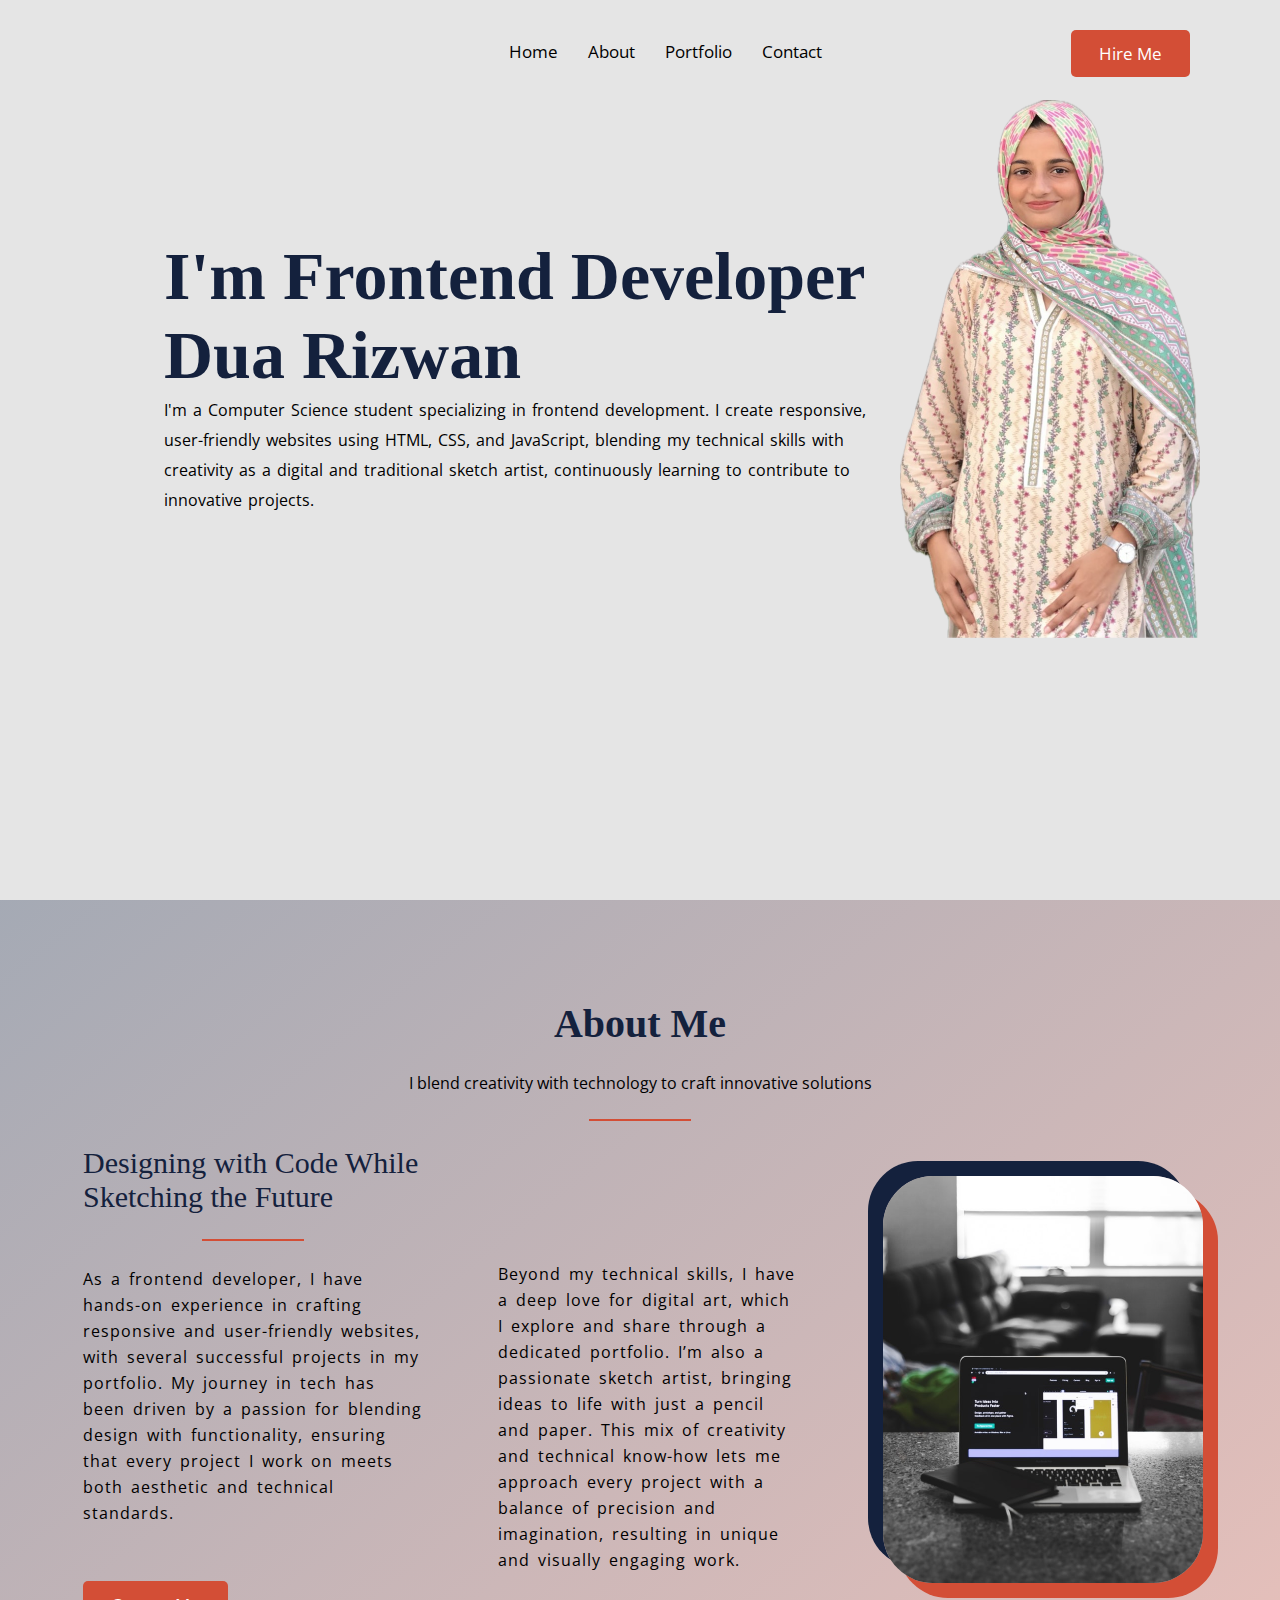
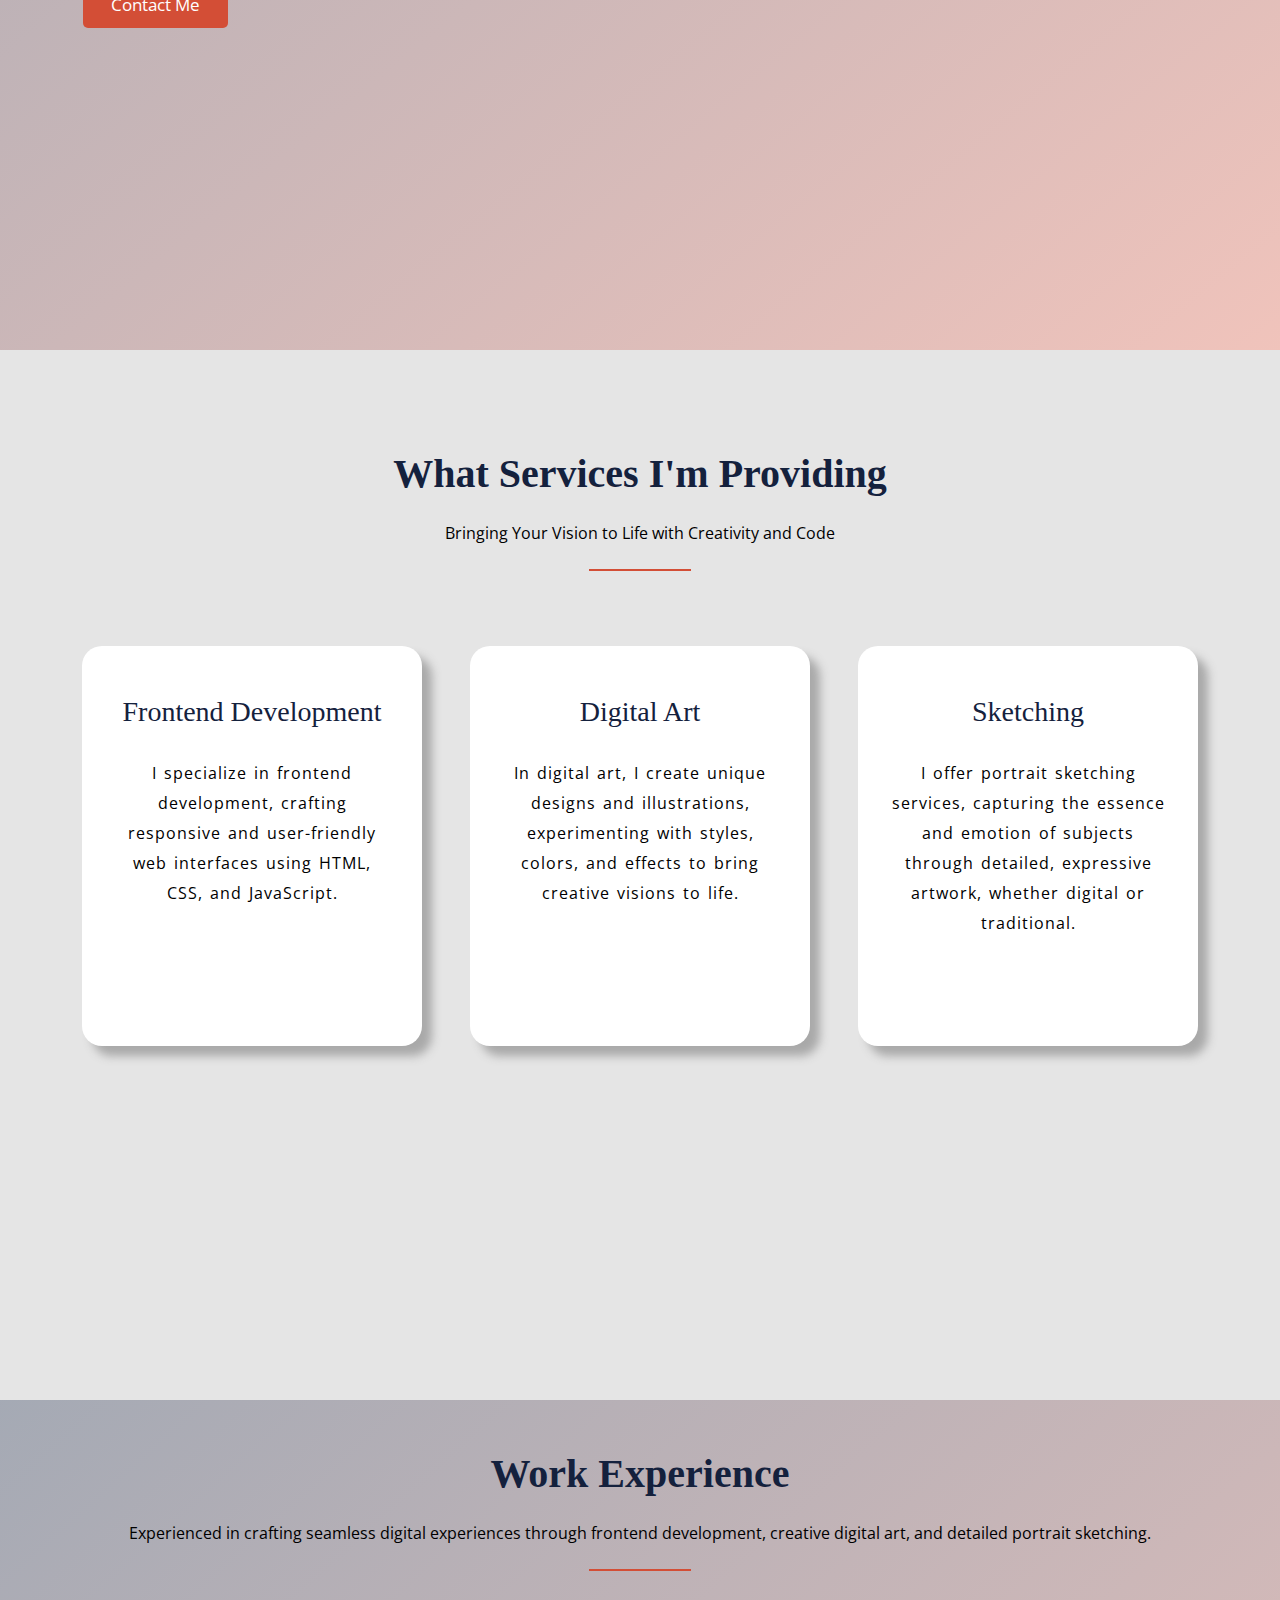
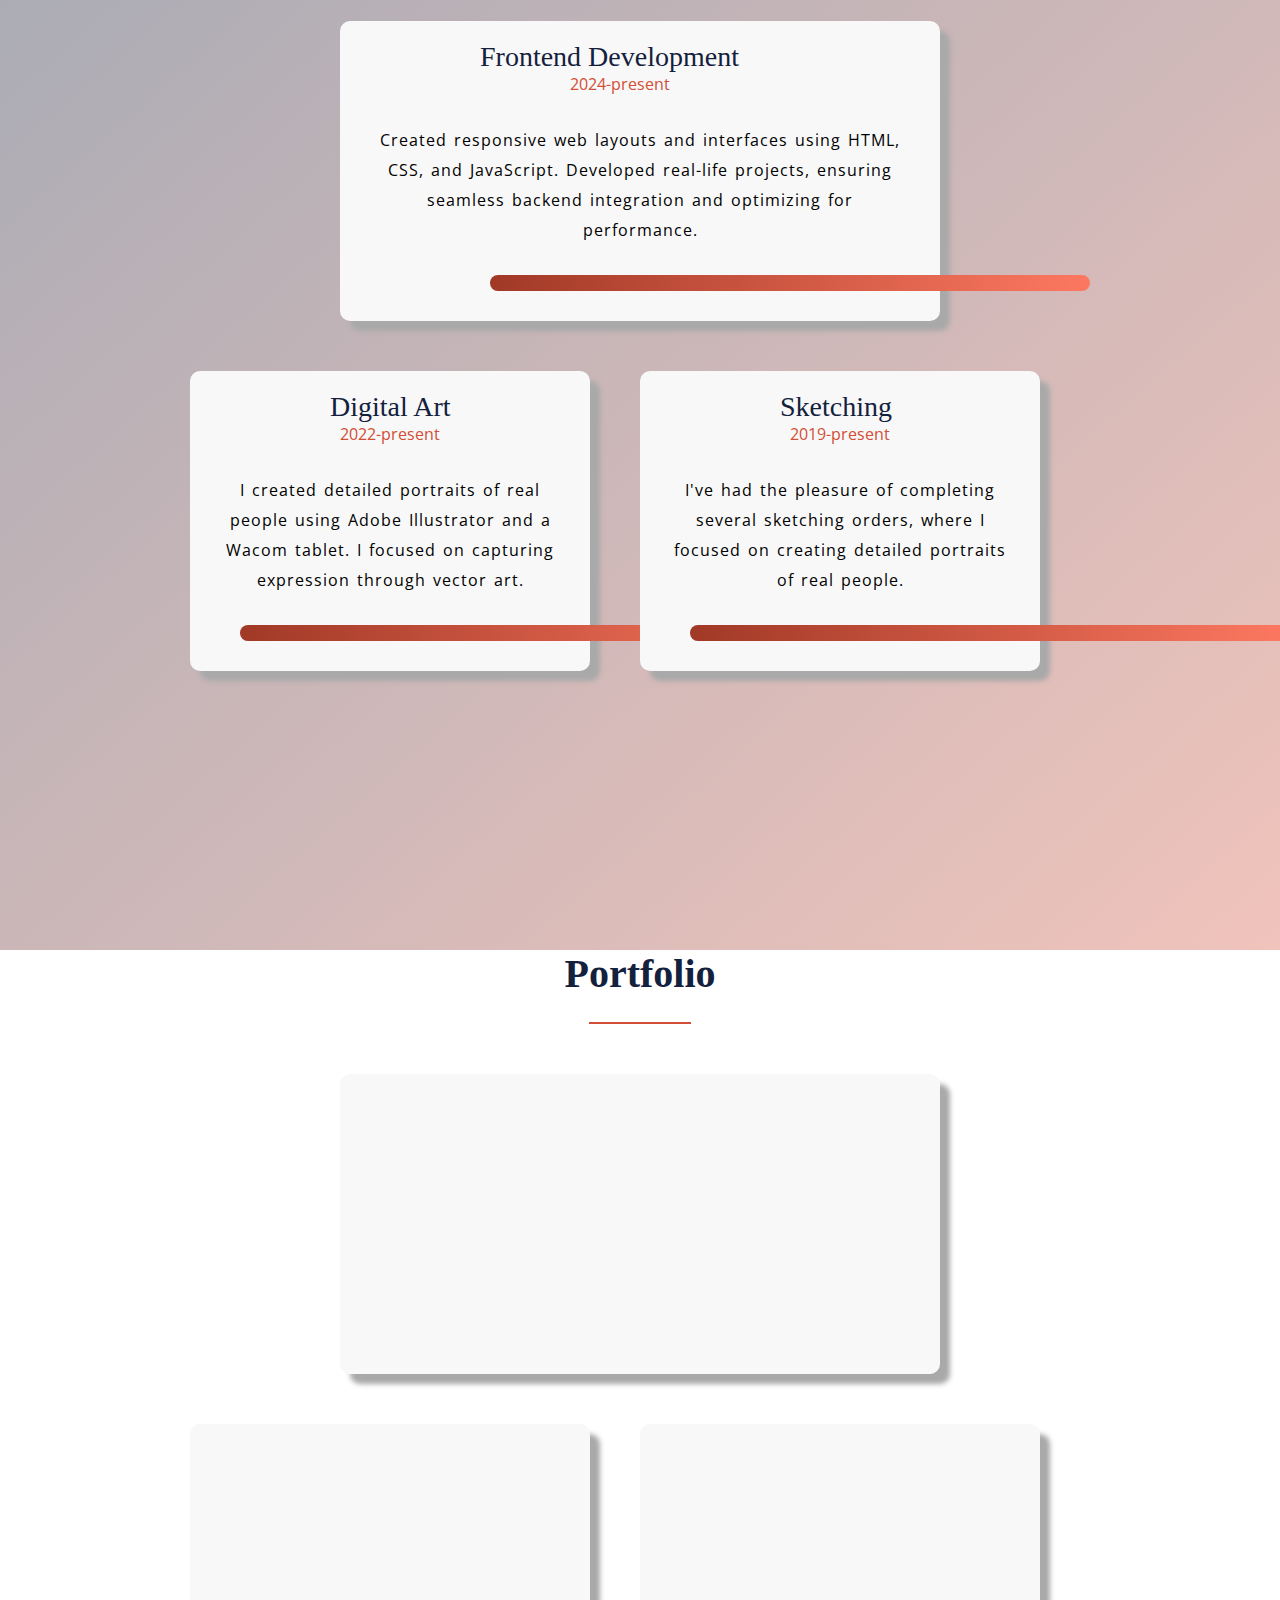
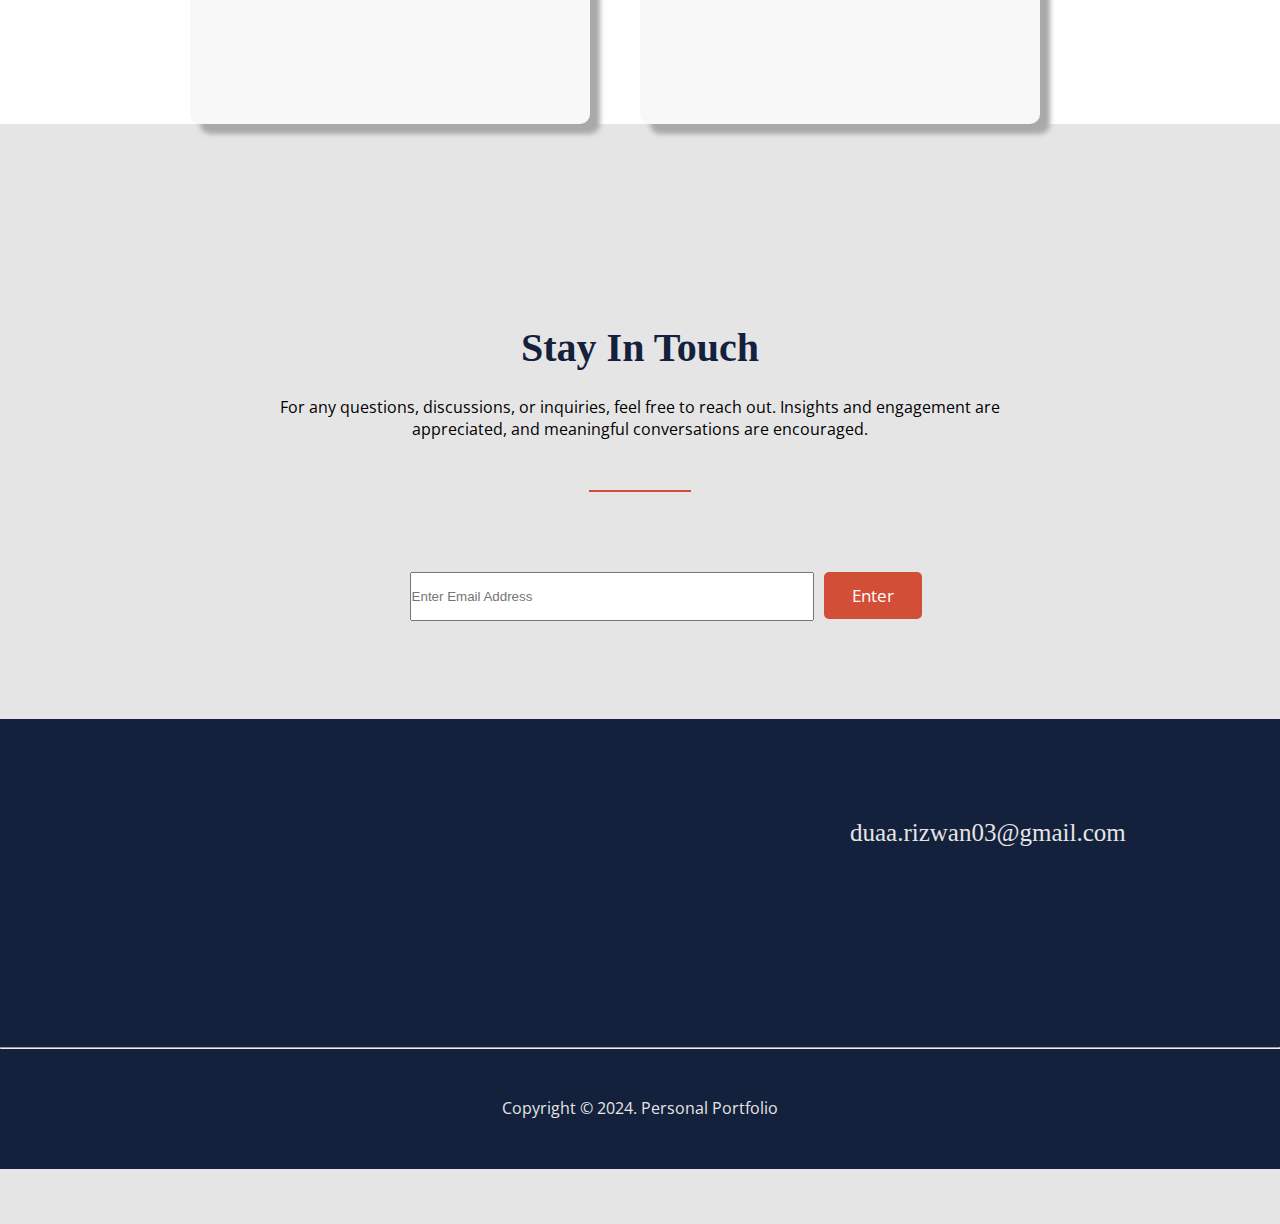
==== Portfolio-website-Dua/index.html @ 009a2909 "Final" ====
<!DOCTYPE html>
<html lang="en">

<head>
    <meta charset="UTF-8">
    <meta name="viewport" content="width=device-width, initial-scale=1.0">
    <link rel="stylesheet" href="https://cdnjs.cloudflare.com/ajax/libs/font-awesome/6.6.0/css/all.min.css"
        integrity="sha512-Kc323vGBEqzTmouAECnVceyQqyqdsSiqLQISBL29aUW4U/M7pSPA/gEUZQqv1cwx4OnYxTxve5UMg5GT6L4JJg=="
        crossorigin="anonymous" referrerpolicy="no-referrer" />
    <link rel="preconnect" href="https://fonts.googleapis.com">
    <link rel="preconnect" href="https://fonts.gstatic.com" crossorigin>
    <link href="https://fonts.googleapis.com/css2?family=Open+Sans:ital,wght@0,300..800;1,300..800&display=swap"
        rel="stylesheet">
    <link rel="preconnect" href="https://fonts.googleapis.com">
    <link rel="preconnect" href="https://fonts.gstatic.com" crossorigin>
    <link
        href="https://fonts.googleapis.com/css2?family=Open+Sans:ital,wght@0,300..800;1,300..800&family=Playfair+Display:ital,wght@0,400..900;1,400..900&display=swap"
        rel="stylesheet">
    <link rel="stylesheet" href="./style.css">
    <link rel="stylesheet" href="./responsive.css">
    <title>My Portfolio</title>
</head>

<body>
    <main>
        <section class="Home">
            <header class="top-part">
                <div class="topbar">
                    <nav class="navigation">
                        <ul class="List1">
                            <li class="items">Home</li>
                            <li class="items">About</li>
                            <li class="items">Portfolio</li>
                            <li class="items">Contact</li>
                        </ul>
                        <div><a href="#" class="button1" id="b1">Hire Me</a></div>
                    </nav>
                </div>
            </header>

            <div class="intro">
                <h1 class="main-heading">I'm Frontend Developer <br> Dua Rizwan</h1>
                <p class="summary">
                    I'm a Computer Science student specializing in frontend development. I create responsive,
                    user-friendly websites using HTML, CSS, and JavaScript, blending my technical skills with creativity
                    as a digital and traditional sketch artist, continuously learning to contribute to innovative
                    projects.</p>
                <aside class="sidebar">
                    <a href="https://www.linkedin.com/in/dua-rizwan03/" target="_blank"><i
                            class="fa-brands fa-linkedin"></i></a>
                    <a href="mailto:duaa.rizwan03@gmail.com" target="_blank"><i class="fa-regular fa-envelope"></i></a>
                    <a href="https://www.instagram.com/duarizwan._/" target="_blank"><i
                            class="fa-brands fa-instagram"></i></a>
                    <a href="https://wa.me/03170020651" target="_blank"><i class="fa-brands fa-whatsapp"></i></a>
                    <a href="https://www.behance.net/gallery/197792931/Wacom-Art"><i
                            class="fa-brands fa-behance"></i></a>
                </aside>
                <div class="profile-image">
                    <img src="./images/profile.png" alt="profile" class="pic">
                </div>
            </div>
        </section>
        <section class="about-me">
            <div class="about">
                <h2 class="about-heading">About Me</h2>
                <p class="about-tagline">I blend creativity with technology to craft innovative solutions</p>
                <span class="separator"> </span>
            </div>
            <div class="about-content">
                <div class="para1">
                    <h3 class="heading1">Designing with Code While Sketching the Future</h3>
                    <span class="separator"> </span>
                    <p class="p1">As a frontend developer, I have hands-on experience in crafting responsive and
                        user-friendly websites, with several successful projects in my portfolio. My journey in tech has
                        been driven by a passion for blending design with functionality, ensuring that every project I
                        work on meets both aesthetic and technical standards.</p>
                    <div><a href="mailto:duaa.rizwan03@gmail.com" target="_blank" class="button2" id="b2">Contact Me</a>
                    </div>

                </div>
                <div class="para2">
                    <p class="p2">Beyond my technical skills, I have a deep love for digital art, which I explore and
                        share through a dedicated portfolio. I’m also a passionate sketch artist, bringing ideas to life
                        with just a pencil and paper. This mix of creativity and technical know-how lets me approach
                        every project with a balance of precision and imagination, resulting in unique and visually
                        engaging work.</p>
                </div>
                <div class="image-box">
                    <img src="./images/section2-bg1.jpg" alt="related image" class="bg1">
                </div>
            </div>
        </section>
        <section class="services">
            <div class="page3">
                <h2 class="service-heading">What Services I'm Providing</h2>
                <p class="service-tagline">Bringing Your Vision to Life with Creativity and Code</p>
                <span class="separator"> </span>
            </div>
            <div class="boxes">
                <div class="ser1">
                    <h3 class="service">Frontend Development</h3>
                    <p class="detail">I specialize in frontend development, crafting responsive and user-friendly web
                        interfaces using HTML, CSS, and JavaScript.</p>
                </div>
                <div class="ser2">
                    <h3 class="service">Digital Art</h3>
                    <p class="detail">In digital art, I create unique designs and illustrations, experimenting with
                        styles, colors, and effects to bring creative visions to life.</p>
                </div>
                <div class="ser3">
                    <h3 class="service">Sketching</h3>
                    <p class="detail">I offer portrait sketching services, capturing the essence and emotion of subjects
                        through detailed, expressive artwork, whether digital or traditional.</p>
                </div>
            </div>
        </section>
        <section class="work-experience">
            <div class="page4">
                <h2 class="work-heading">Work Experience</h2>
                <p class="work-tagline">Experienced in crafting seamless digital experiences through frontend
                    development, creative digital art, and detailed portrait sketching.</p>
                <span class="separator"> </span>
                <div class="sub">
                    <div class="work">
                        <h3 class="exp">Frontend Development</h3>
                        <span class="year">2024-present</span>
                        <p class="exp-details">Created responsive web layouts and interfaces using HTML, CSS, and
                            JavaScript. Developed real-life projects, ensuring seamless backend integration and
                            optimizing for performance.</p>
                        <span class="prog"><span class="skill1"></span></span>
                    </div>
                    <div class="work">
                        <h3 class="exp">Digital Art</h3>
                        <span class="year">2022-present</span>
                        <p class="exp-details">I created detailed portraits of real people using Adobe Illustrator and a
                            Wacom tablet. I focused on capturing expression through vector art.</p>
                        <span class="prog"><span class="skill2"></span></span>
                    </div>
                    <div class="work">
                        <h3 class="exp">Sketching</h3>
                        <span class="year">2019-present</span>
                        <p class="exp-details">I've had the pleasure of completing several sketching orders, where I
                            focused on creating detailed portraits of real people. </p>
                        <span class="prog"><span class="skill3"></span></span>
                    </div>
                </div>
            </div>
        </section>
        <section class="portfolio">
            <div class="portfolio-content">
                <h1 class="portfolio-heading">Portfolio</h1>
                <span class="separator"> </span>
                <div class="packet">
                    <div id="portfolio-1"></div>
                    <div id="portfolio-2"></div>
                    <div id="portfolio-3"></div>

                </div>
                <div class="tab1">
                    <a href="#portfolio-1" class="tab"></a>
                    <a href="#portfolio-2" class="tab"></a>
                    <a href="#portfolio-3" class="tab"></a>
                </div>
            </div>
        </section>
        <section class="contact-us">
            <div class="page5">
                <h2 class="contact-heading">Stay In Touch</h2>
                <p class="contact-tagline">For any questions, discussions, or inquiries, feel free to reach out.
                    Insights and engagement are appreciated, and meaningful conversations are encouraged.</p>
                <span class="separator"> </span>
                <div class="box">
                    <div><input type="email" placeholder="Enter Email Address"></div>
                    <div><a href="#" class="button3" id="b3">Enter</a></div>
                </div>
                <footer>
                    <aside class="sidebar2">
                        <a href="https://www.linkedin.com/in/dua-rizwan03/" target="_blank"><i
                                class="fa-brands fa-linkedin"></i></a>
                        <a href="mailto:duaa.rizwan03@gmail.com" target="_blank"><i
                                class="fa-regular fa-envelope"></i></a>
                        <a href="https://www.instagram.com/duarizwan._/" target="_blank"><i
                                class="fa-brands fa-instagram"></i></a>
                        <a href="https://wa.me/03170020651" target="_blank"><i class="fa-brands fa-whatsapp"></i></a>
                        <a href="https://www.behance.net/gallery/197792931/Wacom-Art"><i
                                class="fa-brands fa-behance"></i></a>
                        <a href="mailto:duaa.rizwan03@gmail.com" class="cs"><span>duaa.rizwan03@gmail.com</span></a>
                    </aside>
                    <hr>
                    <p class="res">Copyright &copy; 2024. Personal Portfolio</p>
                </footer>
            </div>
        </section>
    </main>
</body>

</html>
---- Portfolio-website-Dua/style.css ----
* {
    margin: 0px;
    padding: 0px;
}

:root {
    --font1: "Open Sans";
    --font2: : "Playfair Display";
    --color1: #e5e5e5;
    --color2: #14213d;
    --color3: #d34e36;

}

.Home,
.services,
.page5 {
    height: 100vh;
    width: auto;
    background-color: var(--color1);
}

.about-me,
.services,
.work-experience {
    height: 100vh;
    width: auto;
    padding-top: 100px;
    padding-bottom: 50px;
}
.about-me,
.work-experience {
    background-image: linear-gradient(to bottom right ,#14213d62,#d34e3656);
}

.work-experience {
    padding-top: 50px;
    padding-bottom: 200px;
    overflow: hidden;
}

.navigation {
    text-align: right;
    background-color: #e5e5e5;
}

.navigation .List1 {
    list-style: none;
    display: flex;
    float: left;
    text-align: center;
    justify-content: center;
    margin-left: 494px;
}

.items,
.button1,
.button2,
.button3 {
    font-family: var(--font1);
    display: inline-block;
    font-size: 17px;
    justify-content: center;
    align-items: center;
    padding: 40px 15px;

}

.button1,
.button2,
.button3 {
    text-decoration: none;
    margin-right: 90px;
    margin-top: 30px;
    border-radius: 5px;
    padding: 12px 28px;
    color: white;
    background-color: var(--color3);
}

.button1:hover,
.button2:hover,
.button3:hover {
    background-color: #b9412c;
}

.main-heading {
    font-family: var(--font2);
    margin-top: 160px;
    margin-left: 164px;
    width: 705px;
    font-size: 68px;
    font-weight: 550;
    padding-bottom: 0px;
    color: var(--color2);
}

.summary {
    font-family: var(--font1);
    margin-left: 164px;
    width: 705px;
    min-height: 85px;
    line-height: 30px;
    word-spacing: 2px;
}


.sidebar {
    width: 57px;
    height: 300px;
    display: flex;
    flex-direction: column;
    gap: 20px;
    font-size: 25px;
    position: absolute;
    top: 230px;
    left: 110px;
    color: var(--color2);
}

.fa-linkedin,
.fa-envelope,
.fa-instagram,
.fa-whatsapp,
.fa-behance {
    color: var(--color2);
}

.fa-linkedin:hover,
.fa-envelope:hover,
.fa-instagram:hover,
.fa-whatsapp:hover,
.fa-behance:hover {
    color: var(--color3);
}

.pic {
    position: absolute;
    top: 100px;
    right: 150px;
    width: 300px;
}



.about-heading,
.heading1,
.service-heading,
.work-heading,
.contact-heading,
.portfolio-heading {
    color: var(--color2);
    text-align: center;
    font-size: 40px;
    font-weight: 550;
    margin-bottom: 25px;
}

.about-tagline,
.service-tagline,
.work-tagline,
.contact-tagline {
    font-family: var(--font1);
    text-align: center;
    margin-bottom: 25px;
}

.separator {
    display: block;
    width: 100px;
    margin: auto;
    border: 1px solid var(--color3);
    margin-bottom: 25px;
}

.about-content {
    display: grid;
    grid-template-columns: 400px 400px 400px;
    justify-content: center;
    column-gap: 15px;
}

.para1,
.para2,
.image-box {
    width: 400px;
    height: 512px;
}


.heading1 {
    color: var(--color2);
    text-align: left;
    font-size: 30px;
    font-weight: 500;
    padding-left: 30px;
}

.p1,
.p2 {
    width: 340px;
    font-family: var(--font1);
    text-align: left;
    margin-bottom: 25px;
    word-spacing: 3px;
    letter-spacing: 1px;
    line-height: 26px;
    padding-left: 30px;
}

.button2 {
    margin-left: 30px;
}

.p2 {
    padding-top: 115px;
    width: 300px;
}

.bg1 {
    width: 80%;
    position: absolute;
    top: 30px;
    box-shadow: 15px 15px 0px #d34e36, -15px -15px 0px #14213d;
    border-radius: 50px;

}

.image-box {
    position: relative;
}

.boxes {
    display: grid;
    grid-template-columns: 340px 340px 340px;
    justify-content: center;
    height: 450px;
    column-gap: 48px;
}

.ser1:hover,
.ser2:hover,
.ser3:hover,
.work:hover {
    box-shadow: 30px 30px 20px darkgray;
}

.ser1,
.ser2,
.ser3 {
    margin-top: 50px;
    border-radius: 20px;
    background-color: white;
    box-shadow: 10px 10px 10px darkgray;
    
}

.service,
.exp {
    font-family: var(--font2);
    font-size: 28px;
    color: var(--color2);
    padding-top: 50px;
    font-weight: 500;
}

.service {
    text-align: center;
}

.detail,
.exp-details {
    padding: 30px 30px;
    font-family: var(--font1);
    text-align: center;
    word-spacing: 2px;
    letter-spacing: 1px;
    line-height: 30px;
}

.sub,.packet {
    display: grid;
    grid-template-columns: 400px 400px 400px;
    margin: auto;
    justify-content: center;
    align-items: center;
    gap: 50px;
    margin-top: 50px;
    width: auto;

    :nth-child(1) {
        grid-column-start: 1;
        grid-column-end: 4;
        width: 600px;
        margin: auto;

        .year {
            padding-left: 230px;

        }
    }
}

.work,.packet div {
    width: 400px;
    height: 280px;
    margin-left: 200px;
    border-radius: 10px;
    box-shadow: 10px 10px 5px darkgray;
    background-color: rgb(248, 248, 248);
    padding-top: 20px;
}

.exp {
    position: relative;
    left: 140px;
    display: inline;
}

.year {
    display: block;
    font-family: var(--font1);
    font-size: 16px;
    color: #d34e36;
    padding-left: 150px;
}

.prog {
    display: block;
    width: 300px;
    height: 1em;
    margin: auto;
    background-color: rgb(235, 235, 235);
    box-shadow: -3px -3px 2px rgb(206, 206, 206) inset;
    border-radius: 1em;
}

.prog span {
    height: 1em;
    float: left;
    background: linear-gradient(to right, #a13927, #fd7860);
    border-radius: 1em;
}

.skill1 {
    width: 50%;
    animation: frontend 2s;
    animation-fill-mode: forwards;
}

.skill2 {
    width: 75%;
    animation: digital-art 2s;
    animation-fill-mode: forwards;
}

.skill3 {
    width: 85%;
    animation: sketching 3s;
    animation-fill-mode: forwards;
}

@keyframes frontend {
    from {
        width: 0%;
    }

    to {
        width: 50%
    }
}

@keyframes digital-art {
    from {
        width: 0%;
    }

    to {
        width: 70%
    }
}

@keyframes sketching {
    from {
        width: 0%;
    }

    to {
        width: 85%
    }
}

.page5 {
    margin: auto;
    padding-top: 200px;

    .contact-tagline {
        width: 60%;
        margin: auto;
        margin-bottom: 50px;
    }

    div input {
        width: 400px;
        height: 45px;
        float: left;
    }
}

.box {
    display: block;
    margin-left: 32%;
    margin-top: 80px;
}

.button3 {
    margin: auto;
    margin-left: 10px;
}

footer {
    margin-top: 100px;
    width: 100%;
    height: 50%;
    clear: left;
    position: relative;
    background-color: #14213d;
}

.sidebar2 {
    margin: auto;
    display: flex;
    position: absolute;
    left: 100px;
    top: 100px;
    gap: 40px;
    font-size: 25px;
    color: var(--color1);

    i {
        color: var(--color1);
    }

}

.cs {
    text-decoration: none;
    color: var(--color1);
    font-family: var(--font2);
    margin-left: 550px;
}

.res,
hr {
    font-family: var(--font1);
    color: var(--color1);
    position: absolute;
    bottom: 50px;
    left: 0px;
    right: 0px;
    text-align: center;
    margin: auto;
}

hr {
    bottom: 120px;
}

/* .portfolio{
    max-width: 1280px;
    width:100vw ;
    height: fit-content;
}
#portfolio-1{
    display: grid;
    grid-template-columns: 3;
    column-width: 100%;
    border: 1px solid black;
} */
---- Portfolio-website-Dua/responsive.css ----
/* Extra small devices (phones, 600px and down) */

/* Small devices (portrait tablets and large phones, 600px and up) */

/* Medium devices (landscape tablets, 768px and up) */

/* Large devices (laptops/desktops, 992px and up) */

/* Extra large devices (large laptops and desktops, 1200px and up) */


@media screen and (max-width: 1300px) and (min-width: 1250px) {
    .pic {
        right: 5em;
    }

    .about-content {
        justify-content: center;
        align-items: center;
        margin-left: 3.5em;

    }

}

@media screen and (max-width: 1251px) and (min-width: 1110px) {
    .pic {
        right: 3.75em;
        top: 8em;
        width: 17.5em;
    }

    .main-heading,
    .summary {
        margin-left: 135px;
    }

    .sidebar {
        left: 70px;
    }

    .navigation .List1 {
        margin-left: 18em;
    }

    .about-content {
        grid-template-columns: 22em 22em 22em;
    }
}

@media screen and (max-width: 1155px)and (min-width: 1100px) {
    .pic {
        width: 215px;
        right: 35px;
        top: 8em;
    }
}

@media screen and (max-width: 1111px)and (min-width: 1070px) {
    .pic {
        width: 210px;
        right: 30px;
        top: 10em;
    }

    .main-heading,
    .summary {
        margin-left: 100px;
    }

    .sidebar {
        left: 40px;
    }

    .navigation .List1 {
        margin-left: 350px;
    }

    .about-content {
        grid-template-columns: 22em 20em 20em;
    }

    .image-box {
        width: 350px;
        height: 510px;
    }

    .bg1 {
        width: 70%;
        position: absolute;
        top: 4em;
        left: 3em;
        box-shadow: 10px 10px 0px #d34e36, -10px -10px 0px #14213d;
        border-radius: 45px;

    }
}

@media screen and (max-width: 1071px)and (min-width: 992px) {
    .pic {
        width: 230px;
        right: 50px;
        top: 8em;
    }

    .summary {
        font-size: 16px;
        width: 50%;
    }

    .main-heading {
        margin-top: 100px;
        font-size: 60px;
    }

    .navigation .List1 {
        margin-left: 18.7em;
    }

    .about-content {
        grid-template-columns: 20em 19em 19em;
    }

    .image-box {
        width: 350px;
        height: 510px;
    }

    .bg1 {
        width: 70%;
        position: absolute;
        top: 4em;
        left: 3em;
        box-shadow: 10px 10px 0px #d34e36, -10px -10px 0px #14213d;
        border-radius: 45px;

    }

    .p1,
    .p2 {
        width: 300px;
        text-align: left;
        margin-bottom: 25px;
        word-spacing: 2px;
        letter-spacing: 0.5px;
        line-height: 24px;
        padding-left: 28px;
    }

}

@media screen and (max-width: 993px) and (min-width: 768px) {
    .profile-image {
        width: 20%;
        height: 27%;
        overflow: hidden;
        border-radius: 50em;
        left: 0%;
        top: 0%;
        position: absolute;
    }

    .pic {
        width: 80%;
        position: relative;
        left: 1em;
        top: 1em;
    }

    .summary {
        font-size: 1em;
        width: 70%;
    }

    .main-heading {
        margin-top: 2.5em;
        font-size: 3.5em;
    }

    .sidebar {
        left: 4em;
    }

    .navigation .List1 {
        margin-left: 18em;
        font-size: 0.8em;
    }

    .items {
        font-size: 15px;
    }

    .button1,.button2{
        padding: 0.6em 1.5em;
        font-size: 0.9em;
        margin-right: 70px;
    }
    .about-content {
        grid-template-columns: 19em 17em 17em;
    }

    .image-box {
        width: 345px;
        height: 505px;
    }

    .bg1 {
        width: 60%;
        height: 55%;
        top: 4em;
        left: 0em;
        box-shadow: 7px 7px 0px #d34e36, -7px -7px 0px #14213d;
        border-radius: 35px;

    }
    .p1,
    .p2 {
        font-size: 0.9em;
        width: 16em;
        text-align: left;
        margin-bottom: 20px;
        word-spacing: 2px;
        letter-spacing: 0.3px;
        line-height: 22px;
        padding-left: 2.8em;
    }
    .p2{
        padding-left: 1em;
    }
    .p1{
        width: 15em;
        padding-left: 4.8em;
    }
    .button2{
        margin-left: 5em;
    }
    .heading1 {
        font-size: 1.6em;
        padding-left: 2.8em;
    }
    .about-heading{
        font-size: 2.3em;
    }
    
}

@media screen and (max-width: 769px) and (min-width: 650px) {
    .profile-image {
        width: 20%;
        height: 24%;
        overflow: hidden;
        border-radius: 50em;
        left: 0%;
        top: 0%;
        position: absolute;
    }

    .pic {
        width: 85%;
        position: relative;
        left: 1em;
        top: 1em;
    }

    .main-heading,
    .summary {
        margin-left: 120px;
    }

    .summary {
        font-size: 0.9em;
        width: 70%;
    }

    .main-heading {
        margin-top: 3.2em;
        font-size: 3em;
    }

    .sidebar {
        left: 2.6em;
    }

    .navigation .List1 {
        margin-left: 16em;
        font-size: 12px;
        padding: 0px 4px;
    }

    .items {
        font-size: 14px;
        padding: auto 0px;
    }

    .button1 {
        padding: 0.5em 1.2em;
        font-size: 0.8em;
        margin-right: 50px;
        border-radius: 3px;
    } 
    .about-content {
        grid-row: 1/4;
    }

    .image-box {
        width: 345px;
        height: 505px;
    }

    .bg1 {
        width: 60%;
        height: 55%;
        top: 4em;
        left: 0em;
        box-shadow: 7px 7px 0px #d34e36, -7px -7px 0px #14213d;
        border-radius: 35px;

    }
    .p1,
    .p2 {
        font-size: 0.9em;
        width: 100%;
        text-align: left;
        margin-bottom: 20px;
        word-spacing: 2px;
        letter-spacing: 0.3px;
        line-height: 22px;
        padding-left: 2.8em;
    }
    .button2{
        margin-left: 5em;
    }
    .heading1 {
        font-size: 1.6em;
        padding-left: 2.8em;
    }
    .about-heading{
        font-size: 2.3em;
    }

}

@media screen and (max-width: 651px) and (min-width: 420px) {
    .navigation .List1 {
        margin-left: 6em;
        padding: 0px 4px;
    }

    .items {
        font-size: 12px;
        padding: 3em 0.8em;
    }

    .pic {
        display: none;
    }

    .main-heading,
    .summary {
        margin-left: 120px;
    }

    .summary {
        font-size: 0.7em;
        width: 70%;
    }

    .main-heading {
        margin-top: 2em;
        font-size: 3em;
        width: 50%;
    }

    .sidebar {
        left: 2em;
        top: 7em;
    }

    .button1 {
        padding: 0.5em 1em;
        font-size: 0.6em;
        margin-right: 40px;
        border-radius: 2px;
    }
}
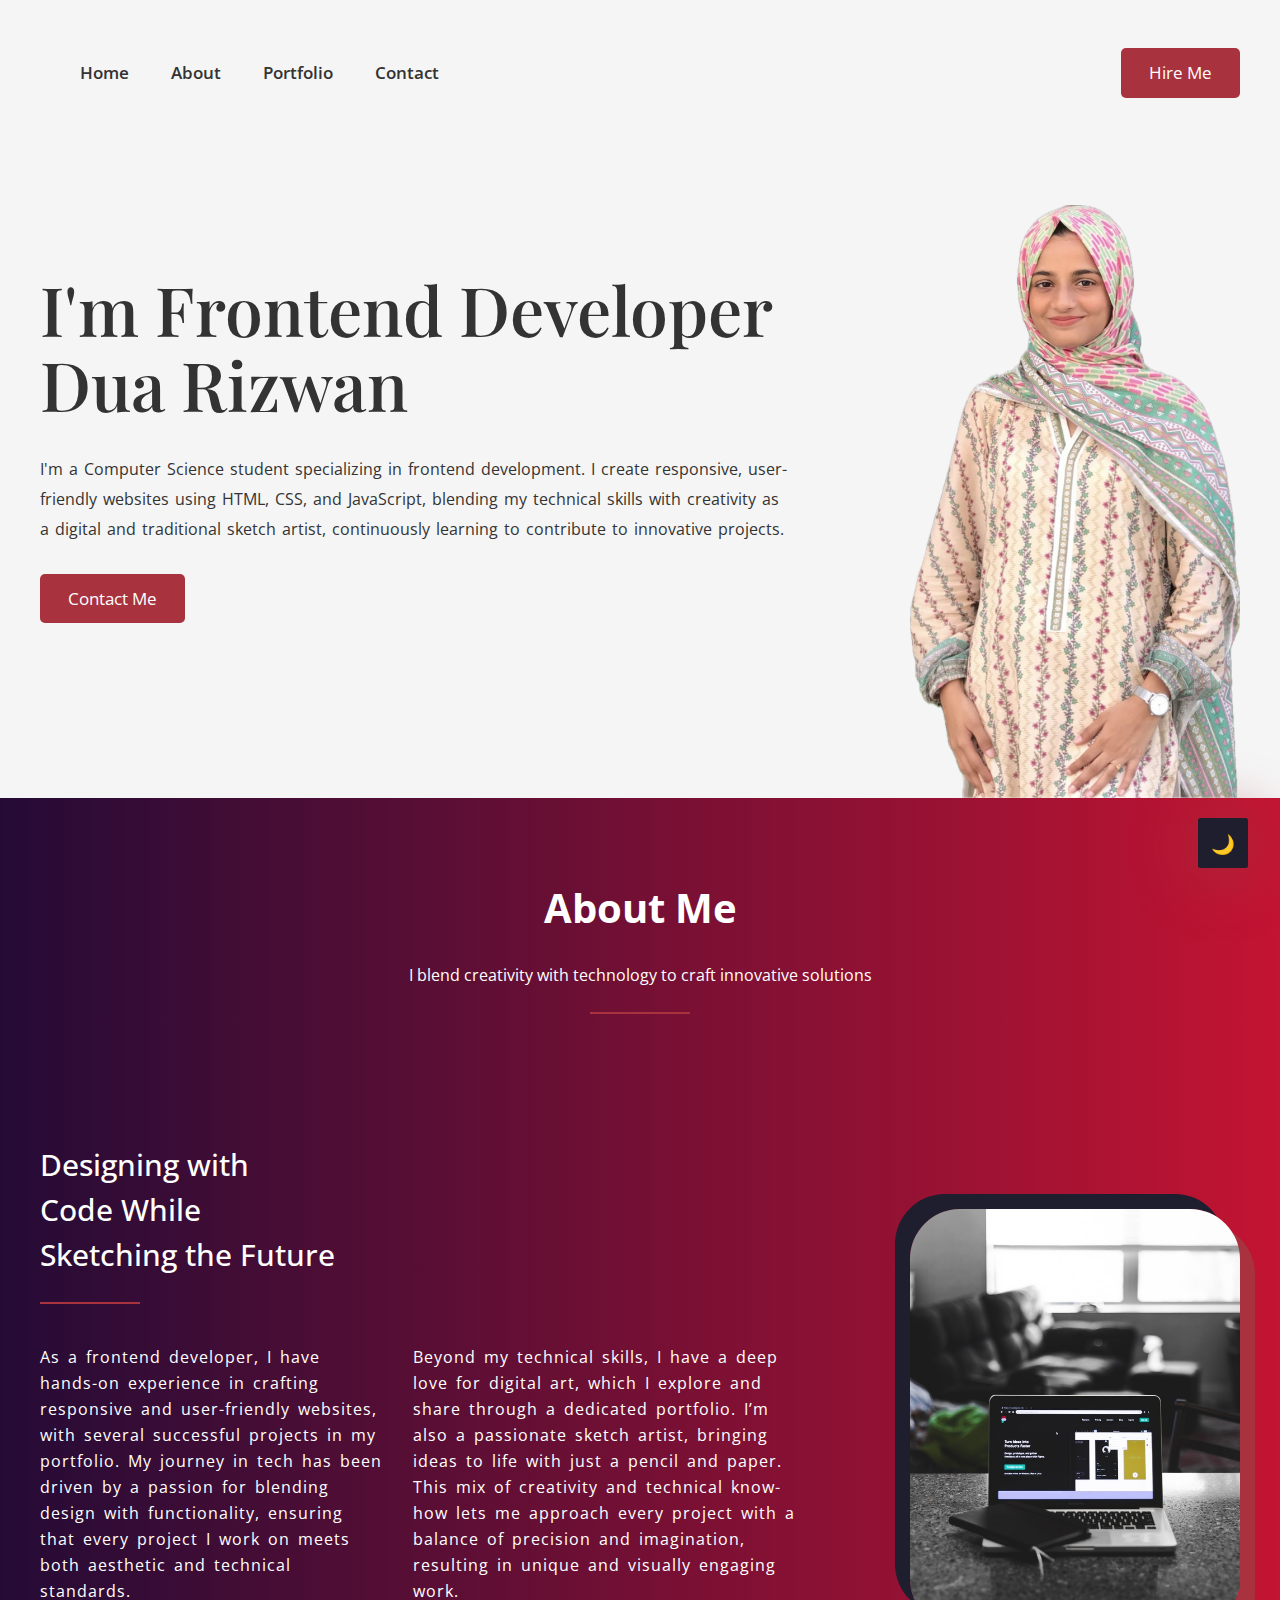
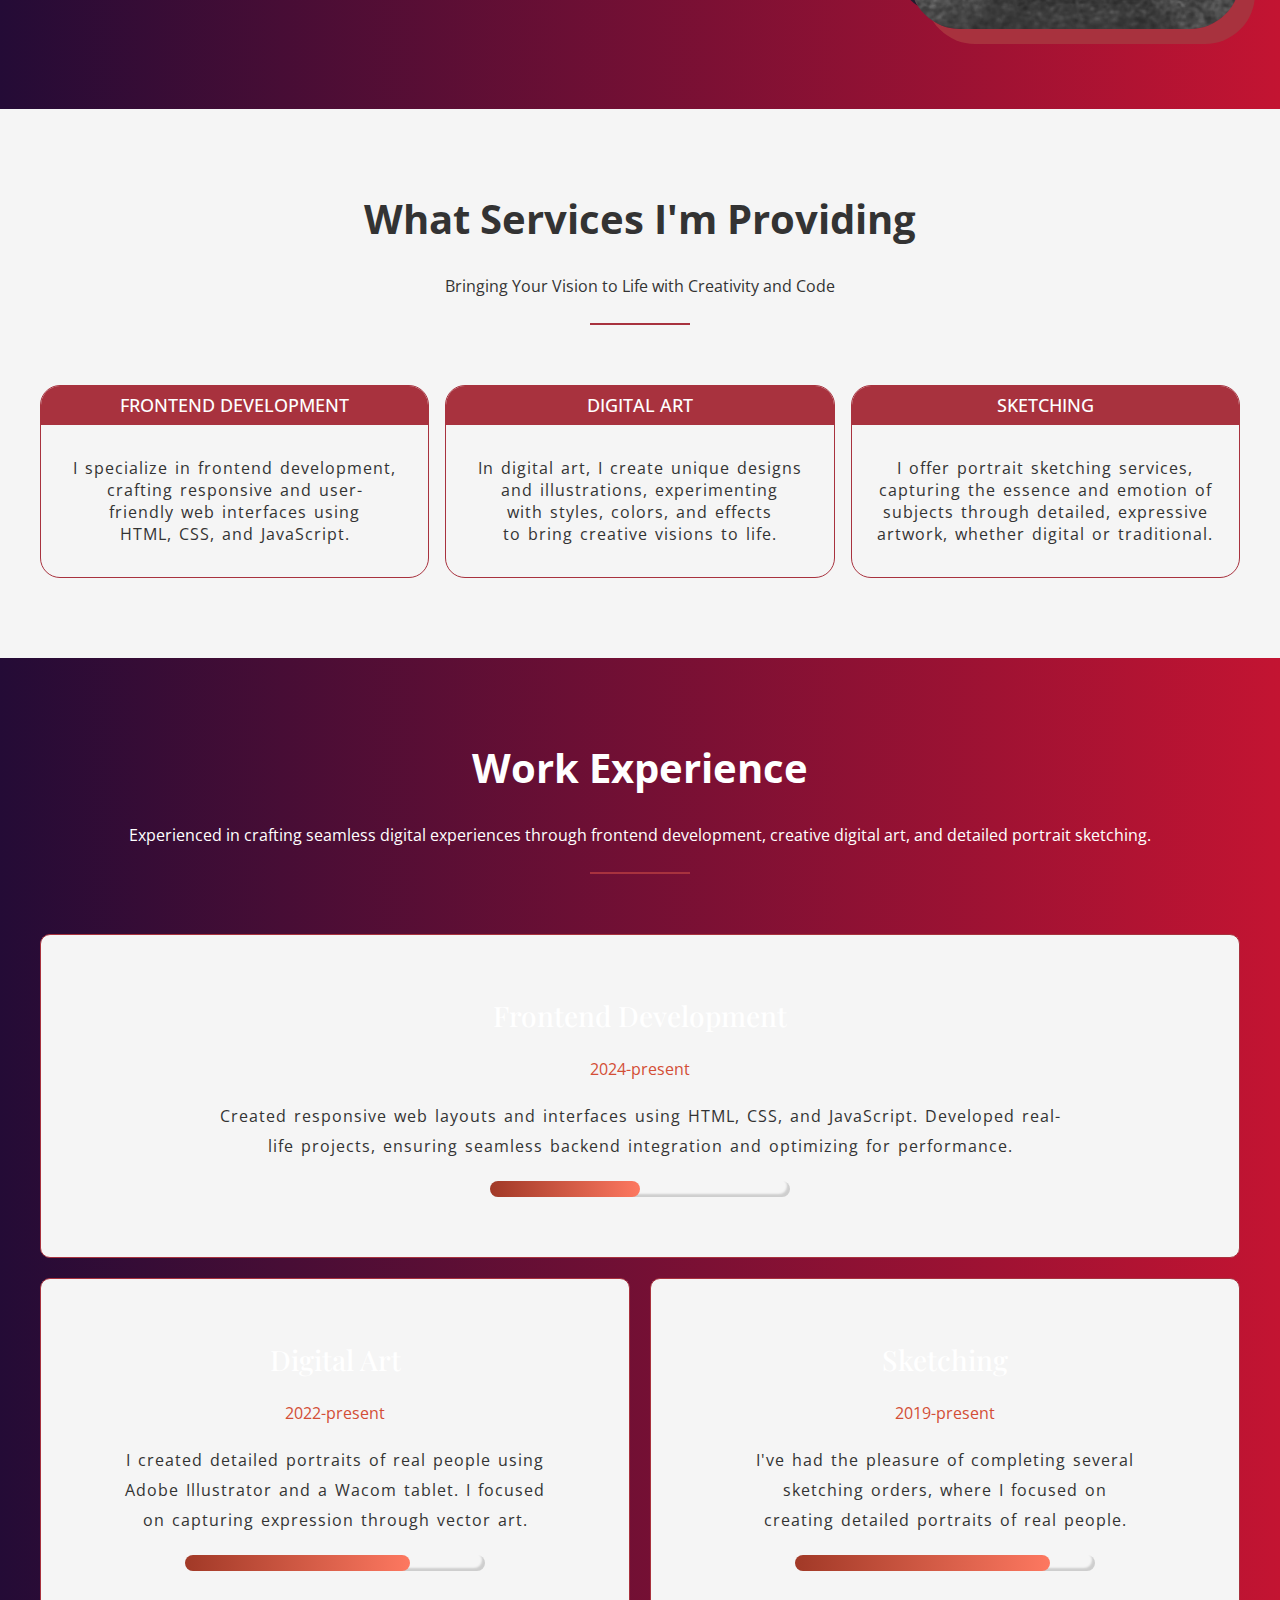
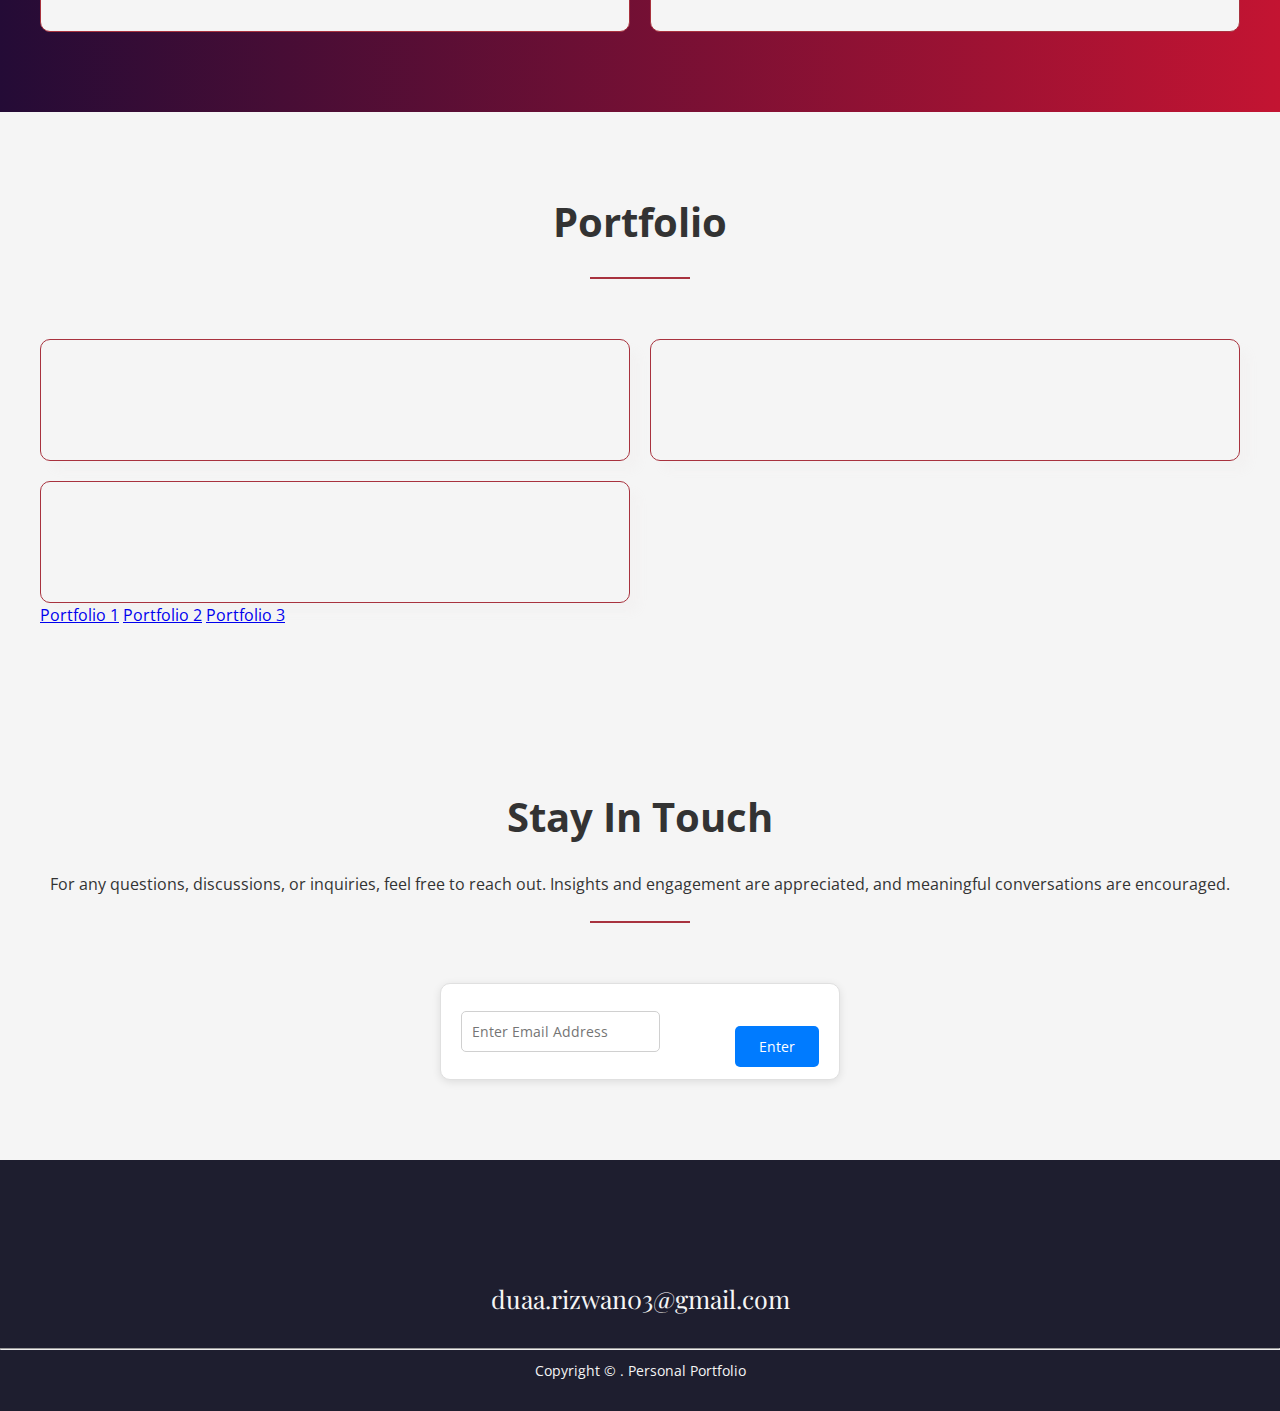
==== commit 0a1cd1f9: "Tried improving the code and optimized it" ====
--- a/Portfolio-website-Dua/index.html
+++ b/Portfolio-website-Dua/index.html
@@ -1,197 +1,243 @@
 <!DOCTYPE html>
 <html lang="en">
-
-<head>
-    <meta charset="UTF-8">
-    <meta name="viewport" content="width=device-width, initial-scale=1.0">
-    <link rel="stylesheet" href="https://cdnjs.cloudflare.com/ajax/libs/font-awesome/6.6.0/css/all.min.css"
-        integrity="sha512-Kc323vGBEqzTmouAECnVceyQqyqdsSiqLQISBL29aUW4U/M7pSPA/gEUZQqv1cwx4OnYxTxve5UMg5GT6L4JJg=="
-        crossorigin="anonymous" referrerpolicy="no-referrer" />
-    <link rel="preconnect" href="https://fonts.googleapis.com">
-    <link rel="preconnect" href="https://fonts.gstatic.com" crossorigin>
-    <link href="https://fonts.googleapis.com/css2?family=Open+Sans:ital,wght@0,300..800;1,300..800&display=swap"
-        rel="stylesheet">
-    <link rel="preconnect" href="https://fonts.googleapis.com">
-    <link rel="preconnect" href="https://fonts.gstatic.com" crossorigin>
+  <head>
+    <meta charset="UTF-8" />
+    <meta name="viewport" content="width=device-width, initial-scale=1.0" />
     <link
-        href="https://fonts.googleapis.com/css2?family=Open+Sans:ital,wght@0,300..800;1,300..800&family=Playfair+Display:ital,wght@0,400..900;1,400..900&display=swap"
-        rel="stylesheet">
-    <link rel="stylesheet" href="./style.css">
-    <link rel="stylesheet" href="./responsive.css">
-    <title>My Portfolio</title>
-</head>
-
-<body>
+      rel="stylesheet"
+      href="https://cdnjs.cloudflare.com/ajax/libs/font-awesome/6.6.0/css/all.min.css"
+      integrity="sha512-Kc323vGBEqzTmouAECnVceyQqyqdsSiqLQISBL29aUW4U/M7pSPA/gEUZQqv1cwx4OnYxTxve5UMg5GT6L4JJg=="
+      crossorigin="anonymous"
+      referrerpolicy="no-referrer"
+    />
+    <link rel="preconnect" href="https://fonts.googleapis.com" />
+    <link rel="preconnect" href="https://fonts.gstatic.com" crossorigin />
+    <link
+      href="https://fonts.googleapis.com/css2?family=Open+Sans:ital,wght@0,300..800;1,300..800&display=swap"
+      rel="stylesheet"
+    />
+    <link
+      href="https://fonts.googleapis.com/css2?family=Open+Sans:ital,wght@0,300..800;1,300..800&family=Playfair+Display:ital,wght@0,400..900;1,400..900&display=swap"
+      rel="stylesheet"
+    />
+    <link rel="stylesheet" href="./style.css" />
+    <link rel="stylesheet" href="./responsive.css" />
+    <title>DUA RIZWAAN | PORTFOLIO</title>
+  </head>
+
+  <body>
+    <!-- Theme Button -->
+    <button id="theme_button">
+      <span id="sun-icon" style="display: none">☀️</span>
+      <span id="moon-icon">🌙</span>
+    </button>
+
     <main>
-        <section class="Home">
-            <header class="top-part">
-                <div class="topbar">
-                    <nav class="navigation">
-                        <ul class="List1">
-                            <li class="items">Home</li>
-                            <li class="items">About</li>
-                            <li class="items">Portfolio</li>
-                            <li class="items">Contact</li>
-                        </ul>
-                        <div><a href="#" class="button1" id="b1">Hire Me</a></div>
-                    </nav>
-                </div>
-            </header>
-
-            <div class="intro">
-                <h1 class="main-heading">I'm Frontend Developer <br> Dua Rizwan</h1>
-                <p class="summary">
-                    I'm a Computer Science student specializing in frontend development. I create responsive,
-                    user-friendly websites using HTML, CSS, and JavaScript, blending my technical skills with creativity
-                    as a digital and traditional sketch artist, continuously learning to contribute to innovative
-                    projects.</p>
-                <aside class="sidebar">
-                    <a href="https://www.linkedin.com/in/dua-rizwan03/" target="_blank"><i
-                            class="fa-brands fa-linkedin"></i></a>
-                    <a href="mailto:duaa.rizwan03@gmail.com" target="_blank"><i class="fa-regular fa-envelope"></i></a>
-                    <a href="https://www.instagram.com/duarizwan._/" target="_blank"><i
-                            class="fa-brands fa-instagram"></i></a>
-                    <a href="https://wa.me/03170020651" target="_blank"><i class="fa-brands fa-whatsapp"></i></a>
-                    <a href="https://www.behance.net/gallery/197792931/Wacom-Art"><i
-                            class="fa-brands fa-behance"></i></a>
-                </aside>
-                <div class="profile-image">
-                    <img src="./images/profile.png" alt="profile" class="pic">
-                </div>
-            </div>
-        </section>
-        <section class="about-me">
-            <div class="about">
-                <h2 class="about-heading">About Me</h2>
-                <p class="about-tagline">I blend creativity with technology to craft innovative solutions</p>
-                <span class="separator"> </span>
-            </div>
-            <div class="about-content">
-                <div class="para1">
-                    <h3 class="heading1">Designing with Code While Sketching the Future</h3>
-                    <span class="separator"> </span>
-                    <p class="p1">As a frontend developer, I have hands-on experience in crafting responsive and
-                        user-friendly websites, with several successful projects in my portfolio. My journey in tech has
-                        been driven by a passion for blending design with functionality, ensuring that every project I
-                        work on meets both aesthetic and technical standards.</p>
-                    <div><a href="mailto:duaa.rizwan03@gmail.com" target="_blank" class="button2" id="b2">Contact Me</a>
-                    </div>
-
-                </div>
-                <div class="para2">
-                    <p class="p2">Beyond my technical skills, I have a deep love for digital art, which I explore and
-                        share through a dedicated portfolio. I’m also a passionate sketch artist, bringing ideas to life
-                        with just a pencil and paper. This mix of creativity and technical know-how lets me approach
-                        every project with a balance of precision and imagination, resulting in unique and visually
-                        engaging work.</p>
-                </div>
-                <div class="image-box">
-                    <img src="./images/section2-bg1.jpg" alt="related image" class="bg1">
-                </div>
-            </div>
-        </section>
-        <section class="services">
-            <div class="page3">
-                <h2 class="service-heading">What Services I'm Providing</h2>
-                <p class="service-tagline">Bringing Your Vision to Life with Creativity and Code</p>
-                <span class="separator"> </span>
-            </div>
-            <div class="boxes">
-                <div class="ser1">
-                    <h3 class="service">Frontend Development</h3>
-                    <p class="detail">I specialize in frontend development, crafting responsive and user-friendly web
-                        interfaces using HTML, CSS, and JavaScript.</p>
-                </div>
-                <div class="ser2">
-                    <h3 class="service">Digital Art</h3>
-                    <p class="detail">In digital art, I create unique designs and illustrations, experimenting with
-                        styles, colors, and effects to bring creative visions to life.</p>
-                </div>
-                <div class="ser3">
-                    <h3 class="service">Sketching</h3>
-                    <p class="detail">I offer portrait sketching services, capturing the essence and emotion of subjects
-                        through detailed, expressive artwork, whether digital or traditional.</p>
-                </div>
-            </div>
-        </section>
-        <section class="work-experience">
-            <div class="page4">
-                <h2 class="work-heading">Work Experience</h2>
-                <p class="work-tagline">Experienced in crafting seamless digital experiences through frontend
-                    development, creative digital art, and detailed portrait sketching.</p>
-                <span class="separator"> </span>
-                <div class="sub">
-                    <div class="work">
-                        <h3 class="exp">Frontend Development</h3>
-                        <span class="year">2024-present</span>
-                        <p class="exp-details">Created responsive web layouts and interfaces using HTML, CSS, and
-                            JavaScript. Developed real-life projects, ensuring seamless backend integration and
-                            optimizing for performance.</p>
-                        <span class="prog"><span class="skill1"></span></span>
-                    </div>
-                    <div class="work">
-                        <h3 class="exp">Digital Art</h3>
-                        <span class="year">2022-present</span>
-                        <p class="exp-details">I created detailed portraits of real people using Adobe Illustrator and a
-                            Wacom tablet. I focused on capturing expression through vector art.</p>
-                        <span class="prog"><span class="skill2"></span></span>
-                    </div>
-                    <div class="work">
-                        <h3 class="exp">Sketching</h3>
-                        <span class="year">2019-present</span>
-                        <p class="exp-details">I've had the pleasure of completing several sketching orders, where I
-                            focused on creating detailed portraits of real people. </p>
-                        <span class="prog"><span class="skill3"></span></span>
-                    </div>
-                </div>
-            </div>
-        </section>
-        <section class="portfolio">
-            <div class="portfolio-content">
-                <h1 class="portfolio-heading">Portfolio</h1>
-                <span class="separator"> </span>
-                <div class="packet">
-                    <div id="portfolio-1"></div>
-                    <div id="portfolio-2"></div>
-                    <div id="portfolio-3"></div>
-
-                </div>
-                <div class="tab1">
-                    <a href="#portfolio-1" class="tab"></a>
-                    <a href="#portfolio-2" class="tab"></a>
-                    <a href="#portfolio-3" class="tab"></a>
-                </div>
-            </div>
-        </section>
-        <section class="contact-us">
-            <div class="page5">
-                <h2 class="contact-heading">Stay In Touch</h2>
-                <p class="contact-tagline">For any questions, discussions, or inquiries, feel free to reach out.
-                    Insights and engagement are appreciated, and meaningful conversations are encouraged.</p>
-                <span class="separator"> </span>
-                <div class="box">
-                    <div><input type="email" placeholder="Enter Email Address"></div>
-                    <div><a href="#" class="button3" id="b3">Enter</a></div>
-                </div>
-                <footer>
-                    <aside class="sidebar2">
-                        <a href="https://www.linkedin.com/in/dua-rizwan03/" target="_blank"><i
-                                class="fa-brands fa-linkedin"></i></a>
-                        <a href="mailto:duaa.rizwan03@gmail.com" target="_blank"><i
-                                class="fa-regular fa-envelope"></i></a>
-                        <a href="https://www.instagram.com/duarizwan._/" target="_blank"><i
-                                class="fa-brands fa-instagram"></i></a>
-                        <a href="https://wa.me/03170020651" target="_blank"><i class="fa-brands fa-whatsapp"></i></a>
-                        <a href="https://www.behance.net/gallery/197792931/Wacom-Art"><i
-                                class="fa-brands fa-behance"></i></a>
-                        <a href="mailto:duaa.rizwan03@gmail.com" class="cs"><span>duaa.rizwan03@gmail.com</span></a>
-                    </aside>
-                    <hr>
-                    <p class="res">Copyright &copy; 2024. Personal Portfolio</p>
-                </footer>
-            </div>
-        </section>
+      <header class="header">
+        <nav class="navigation maxWidth">
+          <ul class="nav_items">
+            <li class="items">Home</li>
+            <li class="items">About</li>
+            <li class="items">Portfolio</li>
+            <li class="items">Contact</li>
+          </ul>
+          <div><a href="#" class="button1" id="b1">Hire Me</a></div>
+        </nav>
+      </header>
+
+      <section class="Home">
+        <div class="intro maxWidth">
+          <aside class="sidebar">
+            <a href="https://www.linkedin.com/in/dua-rizwan03/" target="_blank"
+              ><i class="fa-brands fa-linkedin"></i
+            ></a>
+            <a href="mailto:duaa.rizwan03@gmail.com" target="_blank"><i class="fa-regular fa-envelope"></i></a>
+            <a href="https://www.instagram.com/duarizwan._/" target="_blank"><i class="fa-brands fa-instagram"></i></a>
+            <a href="https://wa.me/03170020651" target="_blank"><i class="fa-brands fa-whatsapp"></i></a>
+            <a href="https://www.behance.net/gallery/197792931/Wacom-Art"><i class="fa-brands fa-behance"></i> </a>
+          </aside>
+
+          <div class="home-content">
+            <h1 class="main-heading">
+              I'm Frontend Developer <br />
+              Dua Rizwan
+            </h1>
+            <p class="summary">
+              I'm a Computer Science student specializing in frontend development. I create responsive, user-friendly
+              websites using HTML, CSS, and JavaScript, blending my technical skills with creativity as a digital and
+              traditional sketch artist, continuously learning to contribute to innovative projects.
+            </p>
+            <div>
+              <a href="mailto:duaa.rizwan03@gmail.com" target="_blank" class="button2" id="b2">Contact Me</a>
+            </div>
+          </div>
+
+          <div class="profile-image">
+            <img src="./images/profile.png" alt="profile" class="pic" />
+          </div>
+        </div>
+      </section>
+
+      <section class="about-me">
+        <div class="maxWidth">
+          <div class="about">
+            <h2 class="about-heading">About Me</h2>
+            <p class="about-tagline">I blend creativity with technology to craft innovative solutions</p>
+            <span class="separator"> </span>
+          </div>
+          <div class="about-content">
+            <div class="about-content-inner">
+              <div class="para1">
+                <h3 class="heading3">Designing with Code While Sketching the Future</h3>
+                <span class="separator sep-left"> </span>
+                <p class="p1">
+                  As a frontend developer, I have hands-on experience in crafting responsive and user-friendly websites,
+                  with several successful projects in my portfolio. My journey in tech has been driven by a passion for
+                  blending design with functionality, ensuring that every project I work on meets both aesthetic and
+                  technical standards.
+                </p>
+                <!-- <div><a href="mailto:duaa.rizwan03@gmail.com" target="_blank" class="button2" id="b2">Contact Me</a>
+                            </div> -->
+              </div>
+              <div class="para2">
+                <p class="p2">
+                  Beyond my technical skills, I have a deep love for digital art, which I explore and share through a
+                  dedicated portfolio. I’m also a passionate sketch artist, bringing ideas to life with just a pencil
+                  and paper. This mix of creativity and technical know-how lets me approach every project with a balance
+                  of precision and imagination, resulting in unique and visually engaging work.
+                </p>
+              </div>
+            </div>
+            <div class="image-box">
+              <img src="./images/section2-bg1.jpg" alt="related image" class="bg1" />
+            </div>
+          </div>
+        </div>
+      </section>
+
+      <section class="services">
+        <div class="maxWidth">
+          <div class="page3">
+            <h2 class="service-heading">What Services I'm Providing</h2>
+            <p class="service-tagline">Bringing Your Vision to Life with Creativity and Code</p>
+            <span class="separator"> </span>
+          </div>
+          <div class="services_div">
+            <div class="services_container">
+              <h3 class="service">Frontend Development</h3>
+              <p class="detail">
+                I specialize in frontend development, crafting responsive and user-friendly web interfaces using HTML,
+                CSS, and JavaScript.
+              </p>
+            </div>
+            <div class="services_container">
+              <h3 class="service">Digital Art</h3>
+              <p class="detail">
+                In digital art, I create unique designs and illustrations, experimenting with styles, colors, and
+                effects to bring creative visions to life.
+              </p>
+            </div>
+            <div class="services_container">
+              <h3 class="service">Sketching</h3>
+              <p class="detail">
+                I offer portrait sketching services, capturing the essence and emotion of subjects through detailed,
+                expressive artwork, whether digital or traditional.
+              </p>
+            </div>
+          </div>
+        </div>
+      </section>
+
+      <section class="work-experience">
+        <div class="page4 maxWidth">
+          <h2 class="work-heading">Work Experience</h2>
+          <p class="work-tagline">
+            Experienced in crafting seamless digital experiences through frontend development, creative digital art, and
+            detailed portrait sketching.
+          </p>
+          <span class="separator"> </span>
+          <div class="sub">
+            <div class="work">
+              <h3 class="exp">Frontend Development</h3>
+              <span class="year">2024-present</span>
+              <p class="exp-details">
+                Created responsive web layouts and interfaces using HTML, CSS, and JavaScript. Developed real-life
+                projects, ensuring seamless backend integration and optimizing for performance.
+              </p>
+              <span class="prog"><span class="skill1"></span></span>
+            </div>
+            <div class="work">
+              <h3 class="exp">Digital Art</h3>
+              <span class="year">2022-present</span>
+              <p class="exp-details">
+                I created detailed portraits of real people using Adobe Illustrator and a Wacom tablet. I focused on
+                capturing expression through vector art.
+              </p>
+              <span class="prog"><span class="skill2"></span></span>
+            </div>
+            <div class="work">
+              <h3 class="exp">Sketching</h3>
+              <span class="year">2019-present</span>
+              <p class="exp-details">
+                I've had the pleasure of completing several sketching orders, where I focused on creating detailed
+                portraits of real people.
+              </p>
+              <span class="prog"><span class="skill3"></span></span>
+            </div>
+          </div>
+        </div>
+      </section>
+
+      <section class="portfolio">
+        <div class="portfolio-content maxWidth">
+          <h1 class="portfolio-heading">Portfolio</h1>
+          <span class="separator"> </span>
+          <div class="packet">
+            <div id="portfolio-1" class="shadow"></div>
+            <div id="portfolio-2" class="shadow"></div>
+            <div id="portfolio-3" class="shadow"></div>
+          </div>
+          <div class="tab1">
+            <a href="#portfolio-1" class="tab">Portfolio 1</a>
+            <a href="#portfolio-2" class="tab">Portfolio 2</a>
+            <a href="#portfolio-3" class="tab">Portfolio 3</a>
+          </div>
+        </div>
+      </section>
+
+      <section class="contact-us">
+        <div class="connect maxWidth">
+          <h2 class="contact-heading">Stay In Touch</h2>
+          <p class="contact-tagline">
+            For any questions, discussions, or inquiries, feel free to reach out. Insights and engagement are
+            appreciated, and meaningful conversations are encouraged.
+          </p>
+          <span class="separator"> </span>
+          <div class="box">
+            <div><input type="email" placeholder="Enter Email Address" /></div>
+            <div><a href="#" class="button3" id="b3">Enter</a></div>
+          </div>
+        </div>
+      </section>
+
+      <footer class="footer">
+        <aside class="sidebar3">
+          <div class="social-icons">
+            <a href="https://www.linkedin.com/in/dua-rizwan03/" target="_blank"
+              ><i class="fa-brands fa-linkedin"></i>
+            </a>
+            <a href="mailto:duaa.rizwan03@gmail.com" target="_blank"><i class="fa-regular fa-envelope"></i> </a>
+            <a href="https://www.instagram.com/duarizwan._/" target="_blank"><i class="fa-brands fa-instagram"></i> </a>
+            <a href="https://wa.me/03170020651" target="_blank"><i class="fa-brands fa-whatsapp"></i> </a>
+            <a href="https://www.behance.net/gallery/197792931/Wacom-Art"><i class="fa-brands fa-behance"></i> </a>
+          </div>
+          <a href="mailto:duaa.rizwan03@gmail.com" class="cs"><span>duaa.rizwan03@gmail.com</span></a>
+        </aside>
+        <hr />
+        <p class="res2">Copyright &copy; <span id="year"></span>. Personal Portfolio</p>
+      </footer>
     </main>
-</body>
-
-</html>+
+    <script src="./script.js"></script>
+  </body>
+</html>
--- a/Portfolio-website-Dua/style.css
+++ b/Portfolio-website-Dua/style.css
@@ -1,121 +1,211 @@
+*,
+:before,
+:after {
+    box-sizing: border-box;
+}
+
 * {
-    margin: 0px;
-    padding: 0px;
+    margin: 0;
+}
+
+html {
+    text-size-adjust: none;
+}
+
+body {
+    -webkit-font-smoothing: antialiased;
+    min-height: 100vh;
+    line-height: 1.5;
+}
+
+img,
+picture,
+video,
+canvas,
+svg {
+    max-width: 100%;
+    display: block;
+}
+
+input,
+button,
+textarea,
+select {
+    font-family: inherit;
+    font-size: inherit;
+}
+
+p,
+h1,
+h2,
+h3,
+h4,
+h5,
+h6 {
+    overflow-wrap: break-word;
+    text-wrap: balance;
+}
+
+:target {
+    scroll-margin-block: 5ex;
 }
 
 :root {
-    --font1: "Open Sans";
-    --font2: : "Playfair Display";
-    --color1: #e5e5e5;
-    --color2: #14213d;
-    --color3: #d34e36;
-
+    --font-body: "Open Sans", sans-serif;
+    --font-headings: "Playfair Display", serif;
+    --primary: #f5f5f5;
+    --secondary: #1e1e2f;
+    --accent-red: #a8323e;
+    --text-primary: #333333;
+    --text-secondary: #f9f9f9;
+    --button: #ffffff;
+}
+
+.dark {
+    --primary: #1e1e2f;
+    --secondary: #f5f5f5;
+    --accent-red: #a8323e;
+    --text-primary: #eaeaea;
+    --text-secondary: #222222;
+    --button: #333333;
+}
+
+body {
+    font-family: var(--font-body);
+    background-color: var(--primary);
+    color: var(--text-primary);
 }
 
 .Home,
 .services,
-.page5 {
-    height: 100vh;
+.contact-us {
+    background-color: var(--primary);
+    width: 100%;
+}
+
+.Home {
+    display: flex;
+    overflow: hidden;
+}
+
+.intro {
+    align-items: center;
+    height: 700px;
+    display: flex;
+    position: relative;
+}
+
+.home-content {
+    flex-direction: column;
+    justify-content: center;
+    max-width: 65%;
+    display: flex;
+}
+
+section {
     width: auto;
-    background-color: var(--color1);
-}
-
-.about-me,
-.services,
-.work-experience {
-    height: 100vh;
-    width: auto;
-    padding-top: 100px;
-    padding-bottom: 50px;
-}
+    padding: 5rem 0;
+}
+
+section:first-of-type {
+    padding: 0;
+}
+
 .about-me,
 .work-experience {
-    background-image: linear-gradient(to bottom right ,#14213d62,#d34e3656);
-}
-
-.work-experience {
-    padding-top: 50px;
-    padding-bottom: 200px;
-    overflow: hidden;
+    background: #c31432;
+    background: -webkit-linear-gradient(to right, #240b36, #c31432);
+    background: linear-gradient(to right, #240b36, #c31432);
+    color: #fff !important;
+}
+
+.about-me,
+.work-experience h1,
+h2,
+h3,
+h4,
+h5,
+h6 {
+    color: #fff !important;
+}
+
+.header {
+    padding: 3rem 0 0;
 }
 
 .navigation {
     text-align: right;
-    background-color: #e5e5e5;
-}
-
-.navigation .List1 {
+    justify-content: space-between;
+    display: flex;
+}
+
+.navigation .nav_items {
+    align-items: center;
+    gap: 42px;
     list-style: none;
     display: flex;
-    float: left;
-    text-align: center;
-    justify-content: center;
-    margin-left: 494px;
 }
 
 .items,
 .button1,
 .button2,
 .button3 {
-    font-family: var(--font1);
+    font-family: var(--font-body);
+    justify-content: center;
+    align-items: center;
+    padding: 40px 15px;
+    font-size: 17px;
     display: inline-block;
-    font-size: 17px;
-    justify-content: center;
-    align-items: center;
-    padding: 40px 15px;
-
+}
+
+.items {
+    padding: 0;
+    font-weight: 600;
 }
 
 .button1,
 .button2,
 .button3 {
+    color: #fff;
+    background-color: var(--accent-red);
+    border-radius: 5px;
+    margin-top: 30px;
+    padding: 12px 28px;
     text-decoration: none;
-    margin-right: 90px;
-    margin-top: 30px;
-    border-radius: 5px;
-    padding: 12px 28px;
-    color: white;
-    background-color: var(--color3);
+    transition: transform .2s;
+}
+
+.button1 {
+    margin-top: 0;
 }
 
 .button1:hover,
 .button2:hover,
 .button3:hover {
-    background-color: #b9412c;
+    transform: scale(1.1);
 }
 
 .main-heading {
-    font-family: var(--font2);
-    margin-top: 160px;
-    margin-left: 164px;
-    width: 705px;
+    font-family: var(--font-headings);
+    margin-bottom: 2rem;
     font-size: 68px;
     font-weight: 550;
-    padding-bottom: 0px;
-    color: var(--color2);
+    line-height: 1.1;
 }
 
 .summary {
-    font-family: var(--font1);
-    margin-left: 164px;
-    width: 705px;
-    min-height: 85px;
+    word-spacing: 2px;
     line-height: 30px;
-    word-spacing: 2px;
-}
-
+}
 
 .sidebar {
-    width: 57px;
-    height: 300px;
-    display: flex;
+    color: var(--text-primary);
     flex-direction: column;
     gap: 20px;
     font-size: 25px;
+    display: flex;
     position: absolute;
-    top: 230px;
-    left: 110px;
-    color: var(--color2);
+    left: -5rem;
 }
 
 .fa-linkedin,
@@ -123,7 +213,8 @@
 .fa-instagram,
 .fa-whatsapp,
 .fa-behance {
-    color: var(--color2);
+    color: var(--text-primary);
+    transition: color .2s;
 }
 
 .fa-linkedin:hover,
@@ -131,17 +222,19 @@
 .fa-instagram:hover,
 .fa-whatsapp:hover,
 .fa-behance:hover {
-    color: var(--color3);
+    color: var(--accent-red);
 }
 
 .pic {
+    width: 330px;
+}
+
+.profile-image {
+    display: flex;
     position: absolute;
-    top: 100px;
-    right: 150px;
-    width: 300px;
-}
-
-
+    bottom: 0;
+    right: 0;
+}
 
 .about-heading,
 .heading1,
@@ -149,118 +242,145 @@
 .work-heading,
 .contact-heading,
 .portfolio-heading {
-    color: var(--color2);
+    color: var(--text-primary);
     text-align: center;
+    margin-bottom: 25px;
     font-size: 40px;
-    font-weight: 550;
+    font-weight: bold;
+}
+
+.service-heading,
+.contact-heading {
+    color: var(--text-primary) !important;
+}
+
+.heading3 {
+    text-align: left;
+    color: var(--text-primary);
     margin-bottom: 25px;
+    font-size: 30px;
+    font-weight: 500;
 }
 
 .about-tagline,
 .service-tagline,
 .work-tagline,
 .contact-tagline {
-    font-family: var(--font1);
     text-align: center;
     margin-bottom: 25px;
 }
 
 .separator {
+    border: 1px solid var(--accent-red);
+    width: 100px;
+    margin: auto auto 60px;
     display: block;
-    width: 100px;
-    margin: auto;
-    border: 1px solid var(--color3);
-    margin-bottom: 25px;
+}
+
+.sep-left {
+    margin: 0 0 40px;
 }
 
 .about-content {
-    display: grid;
-    grid-template-columns: 400px 400px 400px;
-    justify-content: center;
-    column-gap: 15px;
+    justify-content: center;
+    gap: 100px;
+    margin-top: 8rem;
+    display: flex;
+}
+
+.about-content-inner {
+    gap: 30px;
+    width: 70%;
+    display: flex;
 }
 
 .para1,
 .para2,
 .image-box {
-    width: 400px;
-    height: 512px;
-}
-
-
-.heading1 {
-    color: var(--color2);
-    text-align: left;
-    font-size: 30px;
-    font-weight: 500;
-    padding-left: 30px;
+    flex-direction: column;
+    justify-content: flex-end;
+    display: flex;
+}
+
+.image-box {
+    width: 30%;
+    position: relative;
 }
 
 .p1,
 .p2 {
-    width: 340px;
-    font-family: var(--font1);
     text-align: left;
-    margin-bottom: 25px;
     word-spacing: 3px;
     letter-spacing: 1px;
+    margin-bottom: 25px;
     line-height: 26px;
-    padding-left: 30px;
-}
-
-.button2 {
-    margin-left: 30px;
-}
-
-.p2 {
-    padding-top: 115px;
-    width: 300px;
 }
 
 .bg1 {
-    width: 80%;
-    position: absolute;
-    top: 30px;
-    box-shadow: 15px 15px 0px #d34e36, -15px -15px 0px #14213d;
+    box-shadow: 15px 15px 0 var(--accent-red), -15px -15px 0 var(--secondary);
     border-radius: 50px;
-
-}
-
-.image-box {
-    position: relative;
-}
-
-.boxes {
+    width: 100%;
+}
+
+.services {
+    justify-content: center;
+    column-gap: 48px;
+    margin: auto;
+    display: flex;
+}
+
+/* Make first div of this container 1rem of width and vertical text, while second div taking full space */
+
+.services_div {
     display: grid;
-    grid-template-columns: 340px 340px 340px;
-    justify-content: center;
-    height: 450px;
-    column-gap: 48px;
-}
-
-.ser1:hover,
-.ser2:hover,
-.ser3:hover,
-.work:hover {
-    box-shadow: 30px 30px 20px darkgray;
-}
-
-.ser1,
-.ser2,
-.ser3 {
-    margin-top: 50px;
+    grid-template-columns: repeat(3, minmax(0, 1fr));
+    gap: 1rem;
+}
+
+.services_container {
     border-radius: 20px;
-    background-color: white;
-    box-shadow: 10px 10px 10px darkgray;
-    
+    display: grid;
+    overflow: hidden;
+    grid-template-rows: auto 1fr;
+    border: 1px solid var(--accent-red);
+}
+
+.services_container h3 {
+    padding: 0.4rem 1rem;
+    text-transform: uppercase;
+    font-family: var(--font-body);
+    text-align: center;
+    display: flex;
+    justify-content: center;
+    align-items: center;
+    font-size: large;
+    background: var(--accent-red)
+}
+
+.services_container p {
+    font-size: medium;
+    line-height: normal;
+    padding: 2rem 1rem;
+}
+
+* {
+    /* border: 1px solid red; */
+}
+
+.shadow {
+    transition: box-shadow .3s;
+    box-shadow: 10px 10px 10px #cec9c90d;
+}
+
+.shadow:hover {
+    box-shadow: 20px 20px 20px #cec9c90d;
 }
 
 .service,
 .exp {
-    font-family: var(--font2);
+    font-family: var(--font-headings);
+    color: var(--secondary);
     font-size: 28px;
-    color: var(--color2);
-    padding-top: 50px;
     font-weight: 500;
 }
 
@@ -270,94 +390,219 @@
 
 .detail,
 .exp-details {
-    padding: 30px 30px;
-    font-family: var(--font1);
     text-align: center;
     word-spacing: 2px;
     letter-spacing: 1px;
     line-height: 30px;
 }
 
-.sub,.packet {
+.sub,
+.packet {
+    grid-template-columns: repeat(2, 1fr);
+    gap: 20px;
     display: grid;
-    grid-template-columns: 400px 400px 400px;
-    margin: auto;
-    justify-content: center;
-    align-items: center;
-    gap: 50px;
-    margin-top: 50px;
-    width: auto;
-
-    :nth-child(1) {
-        grid-column-start: 1;
-        grid-column-end: 4;
-        width: 600px;
-        margin: auto;
-
-        .year {
-            padding-left: 230px;
-
-        }
-    }
-}
-
-.work,.packet div {
-    width: 400px;
-    height: 280px;
-    margin-left: 200px;
+}
+
+.work:first-child {
+    grid-column: span 2;
+}
+
+.work,
+.packet div {
+    border: 1px solid var(--accent-red);
+    background-color: var(--primary);
+    color: var(--text-primary);
     border-radius: 10px;
-    box-shadow: 10px 10px 5px darkgray;
-    background-color: rgb(248, 248, 248);
-    padding-top: 20px;
-}
-
-.exp {
-    position: relative;
-    left: 140px;
-    display: inline;
+    flex-direction: column;
+    justify-content: center;
+    align-items: center;
+    gap: 20px;
+    padding: 60px 30px;
+    display: flex;
 }
 
 .year {
+    color: #d34e36;
+    font-size: 16px;
     display: block;
-    font-family: var(--font1);
-    font-size: 16px;
-    color: #d34e36;
-    padding-left: 150px;
 }
 
 .prog {
-    display: block;
+    border-radius: 1em;
     width: 300px;
     height: 1em;
     margin: auto;
-    background-color: rgb(235, 235, 235);
-    box-shadow: -3px -3px 2px rgb(206, 206, 206) inset;
-    border-radius: 1em;
+    display: block;
+    box-shadow: inset -3px -3px 2px #cecece;
 }
 
 .prog span {
-    height: 1em;
     float: left;
     background: linear-gradient(to right, #a13927, #fd7860);
     border-radius: 1em;
+    height: 1em;
 }
 
 .skill1 {
     width: 50%;
-    animation: frontend 2s;
-    animation-fill-mode: forwards;
+    animation: 2s forwards frontend;
 }
 
 .skill2 {
     width: 75%;
-    animation: digital-art 2s;
-    animation-fill-mode: forwards;
+    animation: 2s forwards digital-art;
 }
 
 .skill3 {
     width: 85%;
-    animation: sketching 3s;
-    animation-fill-mode: forwards;
+    animation: 3s forwards sketching;
+}
+
+.box {
+    justify-content: center;
+    align-items: center;
+    width: 100%;
+    margin: auto;
+    display: flex;
+}
+
+.button3 {
+    margin-left: 10px;
+}
+
+footer {
+    background-color: var(--secondary);
+    color: var(--text-secondary);
+    padding: 20px 0;
+    font-size: 14px;
+}
+
+
+.sidebar2,
+.sidebar3 {
+    color: var(--primary);
+    gap: 20px;
+    margin: auto;
+    font-size: 25px;
+    display: flex;
+}
+
+.sidebar2 {
+    position: absolute;
+    top: 100px;
+    left: 100px;
+}
+
+.sidebar3 {
+    flex-direction: column;
+    justify-content: center;
+    padding: 80px 0 30px;
+}
+
+.sidebar2 i,
+.sidebar3 i {
+    color: var(--primary);
+}
+
+.social-icons {
+    justify-content: center;
+    gap: 20px;
+    display: flex;
+}
+
+.cs {
+    color: var(--primary);
+    font-family: var(--font-headings);
+    margin: auto;
+    text-decoration: none;
+}
+
+.res2,
+hr {
+    font-family: var(--font-body);
+    color: var(--primary);
+    text-align: center;
+    margin: auto;
+}
+
+.res2 {
+    padding: 10px 0;
+}
+
+hr {
+    bottom: 120px;
+}
+
+.maxWidth {
+    max-width: 1200px;
+    margin: auto;
+}
+
+#theme_button {
+    box-shadow: 0 3px 60px var(--accent-red);
+    background: var(--secondary);
+    z-index: 20;
+    cursor: pointer;
+    border: none;
+    border-radius: 5%;
+    justify-content: center;
+    align-items: center;
+    width: 50px;
+    height: 50px;
+    padding: 0;
+    font-size: larger;
+    transition: background .2s, color .2s;
+    display: flex;
+    position: fixed;
+    bottom: 2rem;
+    right: 2rem;
+}
+
+.box {
+    display: flex;
+    justify-content: space-between;
+    align-items: center;
+    padding: 12px 20px;
+    border: 1px solid #e0e0e0;
+    border-radius: 10px;
+    background-color: #fff;
+    box-shadow: 0 2px 8px rgba(0, 0, 0, 0.1);
+    max-width: 400px;
+    margin: auto;
+}
+
+input[type="email"] {
+    padding: 10px;
+    border: 1px solid #d0d0d0;
+    border-radius: 5px;
+    flex-grow: 1;
+    font-size: 14px;
+    margin-right: 15px;
+    outline: none;
+    transition: border-color 0.3s ease;
+}
+
+input[type="email"]:focus {
+    border-color: #007BFF;
+}
+
+.button3 {
+    padding: 10px 24px;
+    background-color: #007BFF;
+    color: white;
+    text-decoration: none;
+    border-radius: 5px;
+    font-size: 14px;
+    transition: background-color 0.3s ease, transform 0.2s ease;
+}
+
+.button3:hover {
+    background-color: #0056b3;
+    transform: translateY(-2px);
+}
+
+.button3:active {
+    transform: translateY(0);
 }
 
 @keyframes frontend {
@@ -366,7 +611,7 @@
     }
 
     to {
-        width: 50%
+        width: 50%;
     }
 }
 
@@ -376,7 +621,7 @@
     }
 
     to {
-        width: 70%
+        width: 70%;
     }
 }
 
@@ -386,94 +631,6 @@
     }
 
     to {
-        width: 85%
+        width: 85%;
     }
-}
-
-.page5 {
-    margin: auto;
-    padding-top: 200px;
-
-    .contact-tagline {
-        width: 60%;
-        margin: auto;
-        margin-bottom: 50px;
-    }
-
-    div input {
-        width: 400px;
-        height: 45px;
-        float: left;
-    }
-}
-
-.box {
-    display: block;
-    margin-left: 32%;
-    margin-top: 80px;
-}
-
-.button3 {
-    margin: auto;
-    margin-left: 10px;
-}
-
-footer {
-    margin-top: 100px;
-    width: 100%;
-    height: 50%;
-    clear: left;
-    position: relative;
-    background-color: #14213d;
-}
-
-.sidebar2 {
-    margin: auto;
-    display: flex;
-    position: absolute;
-    left: 100px;
-    top: 100px;
-    gap: 40px;
-    font-size: 25px;
-    color: var(--color1);
-
-    i {
-        color: var(--color1);
-    }
-
-}
-
-.cs {
-    text-decoration: none;
-    color: var(--color1);
-    font-family: var(--font2);
-    margin-left: 550px;
-}
-
-.res,
-hr {
-    font-family: var(--font1);
-    color: var(--color1);
-    position: absolute;
-    bottom: 50px;
-    left: 0px;
-    right: 0px;
-    text-align: center;
-    margin: auto;
-}
-
-hr {
-    bottom: 120px;
-}
-
-/* .portfolio{
-    max-width: 1280px;
-    width:100vw ;
-    height: fit-content;
-}
-#portfolio-1{
-    display: grid;
-    grid-template-columns: 3;
-    column-width: 100%;
-    border: 1px solid black;
-} */
+}--- a/Portfolio-website-Dua/responsive.css
+++ b/Portfolio-website-Dua/responsive.css
@@ -1,385 +1,308 @@
-/* Extra small devices (phones, 600px and down) */
-
-/* Small devices (portrait tablets and large phones, 600px and up) */
-
-/* Medium devices (landscape tablets, 768px and up) */
-
-/* Large devices (laptops/desktops, 992px and up) */
-
-/* Extra large devices (large laptops and desktops, 1200px and up) */
-
-
-@media screen and (max-width: 1300px) and (min-width: 1250px) {
-    .pic {
-        right: 5em;
+@media only screen and (max-width: 1024px) {
+    html {
+        font-size: 14px;
+    }
+
+    body {
+        line-height: 1.6;
+    }
+
+    /* reduce heading size */
+    h1 {
+        font-size: 2.5rem;
+    }
+
+    h2 {
+        font-size: 2rem;
+    }
+
+    h3 {
+        font-size: 1.8rem;
+    }
+
+    h4 {
+        font-size: 1.6rem;
+    }
+
+    h5 {
+        font-size: 1.4rem;
+    }
+
+    h6 {
+        font-size: 1.2rem;
+    }
+
+    p {
+        font-size: 1rem;
+    }
+
+    .navigation .nav_items {
+        gap: 20px;
+    }
+
+    .home-content {
+        max-width: 100%;
+    }
+
+    .profile-image img {
+        width: 250px;
     }
 
     .about-content {
-        justify-content: center;
-        align-items: center;
-        margin-left: 3.5em;
-
-    }
-
+        flex-direction: column;
+        gap: 40px;
+    }
+
+    .about-content-inner {
+        flex-direction: column;
+        width: 100%;
+    }
+
+    .services {
+        flex-direction: column;
+        gap: 30px;
+    }
+
+    .sidebar {
+        left: -20px;
+    }
+
+    .maxWidth {
+        max-width: 90%;
+    }
+
+    .work,
+    .packet div {
+        padding: 40px 20px;
+    }
+
+    .sub {
+        grid-template-columns: 1fr;
+        gap: 20px;
+    }
+
+    .work {
+        padding: 30px 20px;
+    }
+
+    .exp-details {
+        text-align: left;
+    }
+
+    .packet {
+        grid-template-columns: 1fr;
+        gap: 20px;
+    }
+
+    #portfolio-1,
+    #portfolio-2,
+    #portfolio-3 {
+        height: 250px;
+    }
+
+    .tab1 {
+        justify-content: center;
+        gap: 10px;
+        display: flex;
+    }
+
+    .maxWidth {
+        padding: 0 20px;
+        display: block;
+    }
+
+    .work:first-child,
+    #portfolio-1:first-child {
+        grid-column: span 1;
+    }
+
+    .work p {
+        text-align: center;
+    }
+
+    .Home {
+        padding-bottom: 60px;
+    }
+
+    .profile-image {
+        justify-content: center;
+        margin-bottom: 20px;
+        display: flex;
+        position: static;
+    }
+
+    .profile-image img {
+        object-fit: cover;
+        object-position: top;
+        border-radius: 50%;
+        width: 200px;
+        height: 200px;
+        box-shadow: 0 4px 10px #0000001a;
+    }
+
+    .intro {
+        text-align: center;
+        flex-direction: column-reverse;
+        height: auto;
+        padding: 100px 0 70px;
+        display: flex;
+    }
+
+    .profile-image img {
+        width: 150px;
+        height: 150px;
+    }
+
+    .sidebar {
+        flex-direction: row;
+        justify-content: center;
+        width: 100%;
+        margin: auto;
+        bottom: 0;
+        left: 0;
+        right: 0;
+    }
 }
 
-@media screen and (max-width: 1251px) and (min-width: 1110px) {
-    .pic {
-        right: 3.75em;
-        top: 8em;
-        width: 17.5em;
-    }
-
-    .main-heading,
-    .summary {
-        margin-left: 135px;
+@media only screen and (max-width: 480px) {
+    .navigation .nav_items {
+        display: none;
+    }
+
+    .work p {
+        text-align: center;
+    }
+
+    .button1 {
+        margin-top: 20px;
+    }
+
+    .home-content {
+        max-width: 100%;
+    }
+
+    .profile-image img {
+        width: 180px;
+    }
+
+    .about-content {
+        flex-direction: column;
+        gap: 30px;
+    }
+
+    .about-content-inner {
+        flex-direction: column;
+        width: 100%;
+    }
+
+    .services {
+        flex-direction: column;
+        gap: 20px;
+    }
+
+    .services_div {
+        /* grid-template-rows: repeat(3, minmax(0, 1fr)); */
+
+        display: flex;
+        flex-direction: column;
+    }
+
+    .maxWidth {
+        max-width: 95%;
+    }
+
+    .contact-tagline {
+        text-align: center;
+        width: 100%;
+    }
+
+    .work,
+    .packet div {
+        padding: 20px 10px;
+    }
+
+    .sub {
+        grid-template-columns: 1fr;
+        gap: 15px;
+    }
+
+    .work {
+        padding: 20px 10px;
+    }
+
+    .work:first-child,
+    #portfolio-1:first-child {
+        grid-column: span 1;
+    }
+
+    .exp-details {
+        text-align: left;
+    }
+
+    .prog {
+        width: 100%;
+    }
+
+    .packet {
+        grid-template-columns: 1fr;
+        gap: 15px;
+    }
+
+    #portfolio-1,
+    #portfolio-2,
+    #portfolio-3 {
+        height: 200px;
+    }
+
+    .tab1 {
+        flex-direction: column;
+        gap: 5px;
+    }
+
+    .maxWidth {
+        padding: 0 20px;
+    }
+
+    .Home {
+        padding-bottom: 60px;
+    }
+
+    .profile-image {
+        justify-content: center;
+        margin-bottom: 20px;
+        display: flex;
+        position: static;
+    }
+
+    .profile-image img {
+        object-fit: cover;
+        object-position: top;
+        border-radius: 50%;
+        width: 200px;
+        height: 200px;
+        box-shadow: 0 4px 10px #0000001a;
+    }
+
+    .intro {
+        text-align: center;
+        flex-direction: column-reverse;
+        height: auto;
+        padding: 100px 0 70px;
+        display: flex;
+    }
+
+    .profile-image img {
+        width: 150px;
+        height: 150px;
     }
 
     .sidebar {
-        left: 70px;
-    }
-
-    .navigation .List1 {
-        margin-left: 18em;
-    }
-
-    .about-content {
-        grid-template-columns: 22em 22em 22em;
-    }
-}
-
-@media screen and (max-width: 1155px)and (min-width: 1100px) {
-    .pic {
-        width: 215px;
-        right: 35px;
-        top: 8em;
-    }
-}
-
-@media screen and (max-width: 1111px)and (min-width: 1070px) {
-    .pic {
-        width: 210px;
-        right: 30px;
-        top: 10em;
-    }
-
-    .main-heading,
-    .summary {
-        margin-left: 100px;
-    }
-
-    .sidebar {
-        left: 40px;
-    }
-
-    .navigation .List1 {
-        margin-left: 350px;
-    }
-
-    .about-content {
-        grid-template-columns: 22em 20em 20em;
-    }
-
-    .image-box {
-        width: 350px;
-        height: 510px;
-    }
-
-    .bg1 {
-        width: 70%;
-        position: absolute;
-        top: 4em;
-        left: 3em;
-        box-shadow: 10px 10px 0px #d34e36, -10px -10px 0px #14213d;
-        border-radius: 45px;
-
-    }
-}
-
-@media screen and (max-width: 1071px)and (min-width: 992px) {
-    .pic {
-        width: 230px;
-        right: 50px;
-        top: 8em;
-    }
-
-    .summary {
-        font-size: 16px;
-        width: 50%;
-    }
-
-    .main-heading {
-        margin-top: 100px;
-        font-size: 60px;
-    }
-
-    .navigation .List1 {
-        margin-left: 18.7em;
-    }
-
-    .about-content {
-        grid-template-columns: 20em 19em 19em;
-    }
-
-    .image-box {
-        width: 350px;
-        height: 510px;
-    }
-
-    .bg1 {
-        width: 70%;
-        position: absolute;
-        top: 4em;
-        left: 3em;
-        box-shadow: 10px 10px 0px #d34e36, -10px -10px 0px #14213d;
-        border-radius: 45px;
-
-    }
-
-    .p1,
-    .p2 {
-        width: 300px;
-        text-align: left;
-        margin-bottom: 25px;
-        word-spacing: 2px;
-        letter-spacing: 0.5px;
-        line-height: 24px;
-        padding-left: 28px;
-    }
-
-}
-
-@media screen and (max-width: 993px) and (min-width: 768px) {
-    .profile-image {
-        width: 20%;
-        height: 27%;
-        overflow: hidden;
-        border-radius: 50em;
-        left: 0%;
-        top: 0%;
-        position: absolute;
-    }
-
-    .pic {
-        width: 80%;
-        position: relative;
-        left: 1em;
-        top: 1em;
-    }
-
-    .summary {
-        font-size: 1em;
-        width: 70%;
-    }
-
-    .main-heading {
-        margin-top: 2.5em;
-        font-size: 3.5em;
-    }
-
-    .sidebar {
-        left: 4em;
-    }
-
-    .navigation .List1 {
-        margin-left: 18em;
-        font-size: 0.8em;
-    }
-
-    .items {
-        font-size: 15px;
-    }
-
-    .button1,.button2{
-        padding: 0.6em 1.5em;
-        font-size: 0.9em;
-        margin-right: 70px;
-    }
-    .about-content {
-        grid-template-columns: 19em 17em 17em;
-    }
-
-    .image-box {
-        width: 345px;
-        height: 505px;
-    }
-
-    .bg1 {
-        width: 60%;
-        height: 55%;
-        top: 4em;
-        left: 0em;
-        box-shadow: 7px 7px 0px #d34e36, -7px -7px 0px #14213d;
-        border-radius: 35px;
-
-    }
-    .p1,
-    .p2 {
-        font-size: 0.9em;
-        width: 16em;
-        text-align: left;
-        margin-bottom: 20px;
-        word-spacing: 2px;
-        letter-spacing: 0.3px;
-        line-height: 22px;
-        padding-left: 2.8em;
-    }
-    .p2{
-        padding-left: 1em;
-    }
-    .p1{
-        width: 15em;
-        padding-left: 4.8em;
-    }
-    .button2{
-        margin-left: 5em;
-    }
-    .heading1 {
-        font-size: 1.6em;
-        padding-left: 2.8em;
-    }
-    .about-heading{
-        font-size: 2.3em;
-    }
-    
-}
-
-@media screen and (max-width: 769px) and (min-width: 650px) {
-    .profile-image {
-        width: 20%;
-        height: 24%;
-        overflow: hidden;
-        border-radius: 50em;
-        left: 0%;
-        top: 0%;
-        position: absolute;
-    }
-
-    .pic {
-        width: 85%;
-        position: relative;
-        left: 1em;
-        top: 1em;
-    }
-
-    .main-heading,
-    .summary {
-        margin-left: 120px;
-    }
-
-    .summary {
-        font-size: 0.9em;
-        width: 70%;
-    }
-
-    .main-heading {
-        margin-top: 3.2em;
-        font-size: 3em;
-    }
-
-    .sidebar {
-        left: 2.6em;
-    }
-
-    .navigation .List1 {
-        margin-left: 16em;
-        font-size: 12px;
-        padding: 0px 4px;
-    }
-
-    .items {
-        font-size: 14px;
-        padding: auto 0px;
-    }
-
-    .button1 {
-        padding: 0.5em 1.2em;
-        font-size: 0.8em;
-        margin-right: 50px;
-        border-radius: 3px;
-    } 
-    .about-content {
-        grid-row: 1/4;
-    }
-
-    .image-box {
-        width: 345px;
-        height: 505px;
-    }
-
-    .bg1 {
-        width: 60%;
-        height: 55%;
-        top: 4em;
-        left: 0em;
-        box-shadow: 7px 7px 0px #d34e36, -7px -7px 0px #14213d;
-        border-radius: 35px;
-
-    }
-    .p1,
-    .p2 {
-        font-size: 0.9em;
-        width: 100%;
-        text-align: left;
-        margin-bottom: 20px;
-        word-spacing: 2px;
-        letter-spacing: 0.3px;
-        line-height: 22px;
-        padding-left: 2.8em;
-    }
-    .button2{
-        margin-left: 5em;
-    }
-    .heading1 {
-        font-size: 1.6em;
-        padding-left: 2.8em;
-    }
-    .about-heading{
-        font-size: 2.3em;
-    }
-
-}
-
-@media screen and (max-width: 651px) and (min-width: 420px) {
-    .navigation .List1 {
-        margin-left: 6em;
-        padding: 0px 4px;
-    }
-
-    .items {
-        font-size: 12px;
-        padding: 3em 0.8em;
-    }
-
-    .pic {
-        display: none;
-    }
-
-    .main-heading,
-    .summary {
-        margin-left: 120px;
-    }
-
-    .summary {
-        font-size: 0.7em;
-        width: 70%;
-    }
-
-    .main-heading {
-        margin-top: 2em;
-        font-size: 3em;
-        width: 50%;
-    }
-
-    .sidebar {
-        left: 2em;
-        top: 7em;
-    }
-
-    .button1 {
-        padding: 0.5em 1em;
-        font-size: 0.6em;
-        margin-right: 40px;
-        border-radius: 2px;
+        flex-direction: row;
+        justify-content: center;
+        width: 100%;
+        margin: auto;
+        bottom: 0;
+        left: 0;
+        right: 0;
     }
 }